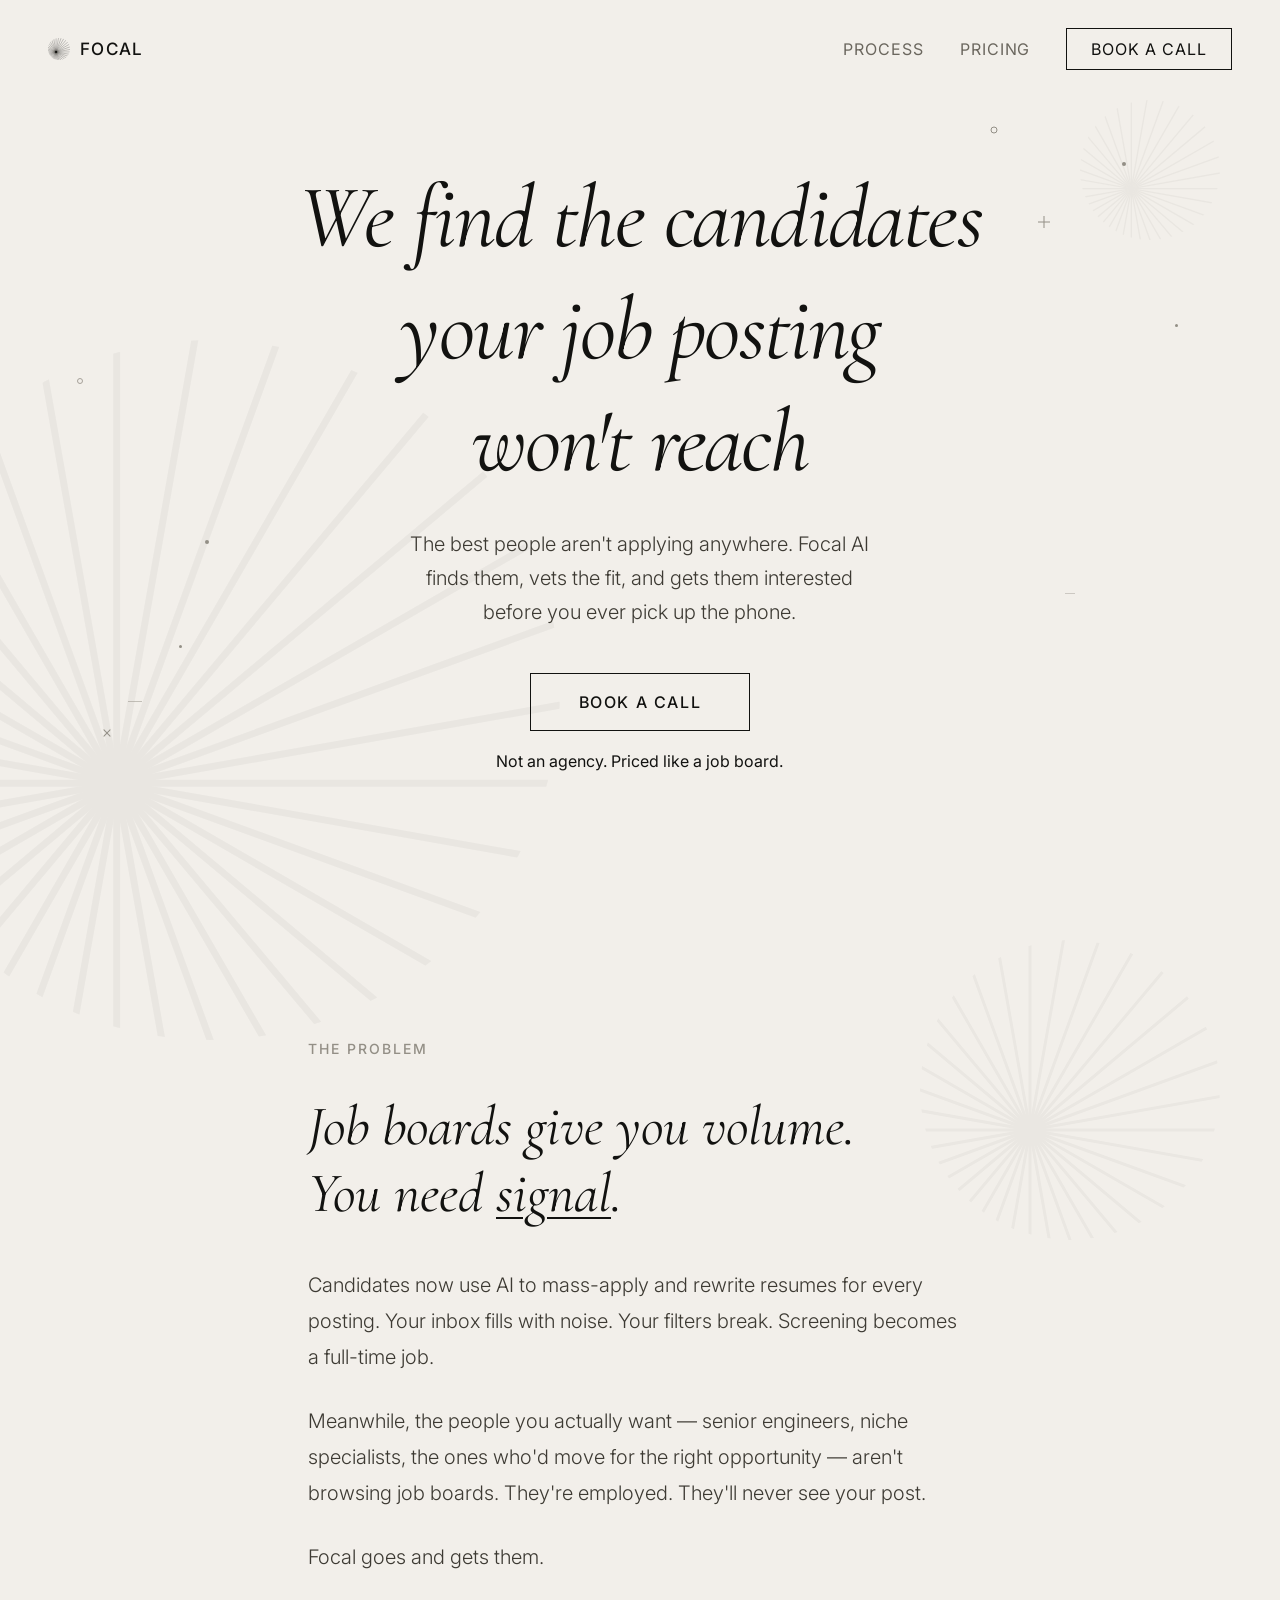
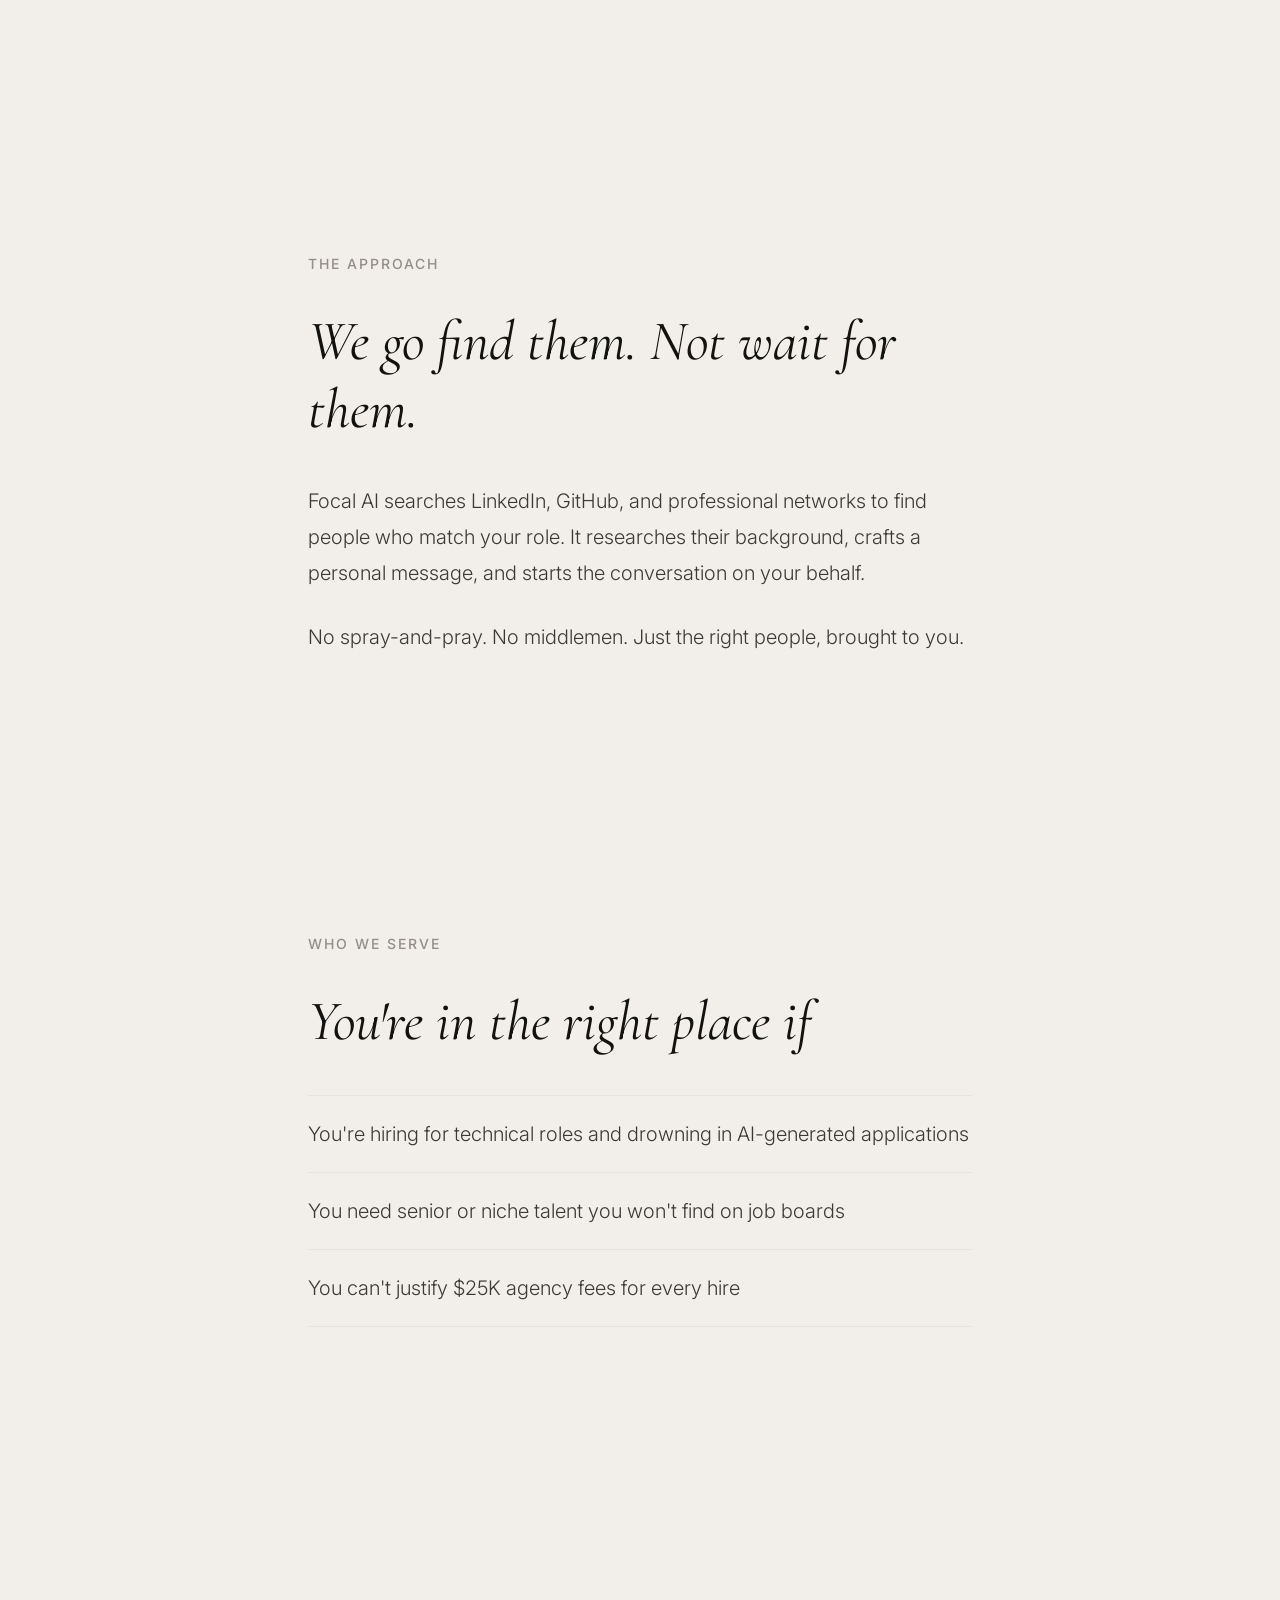
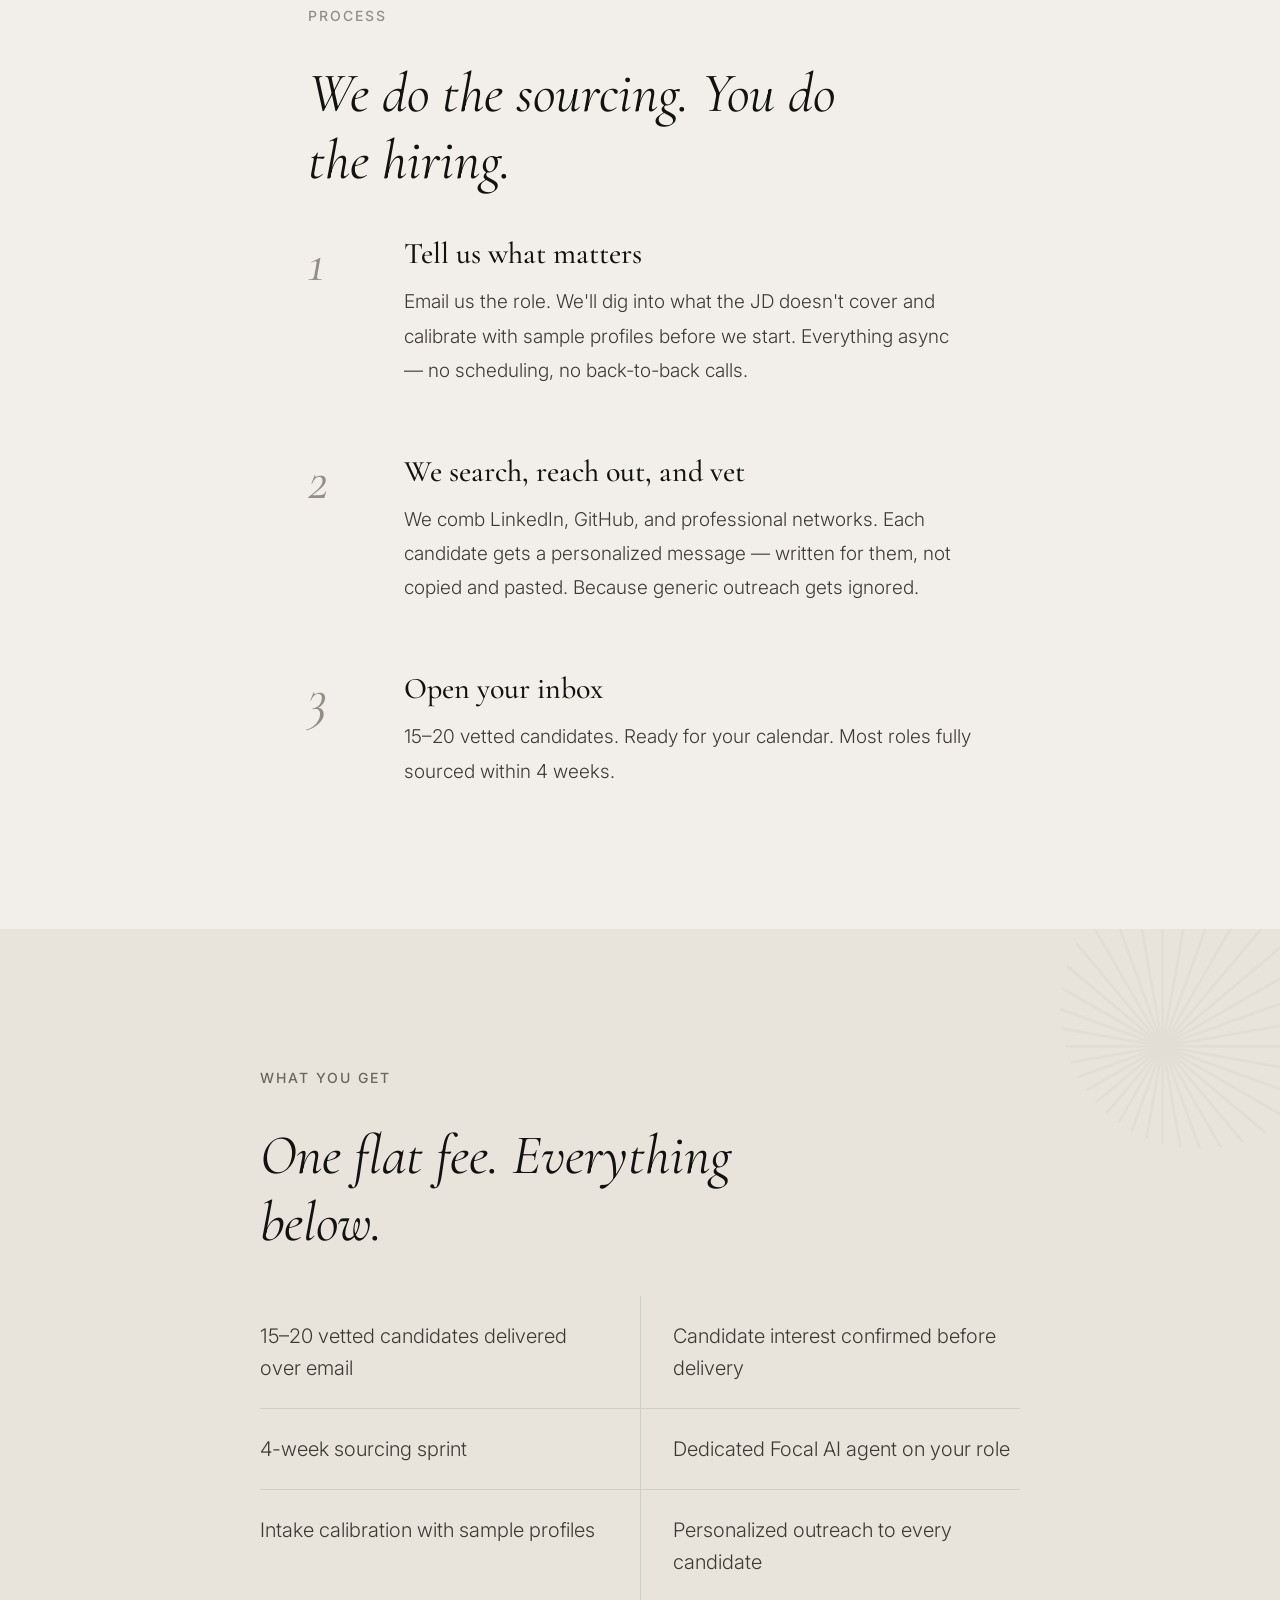
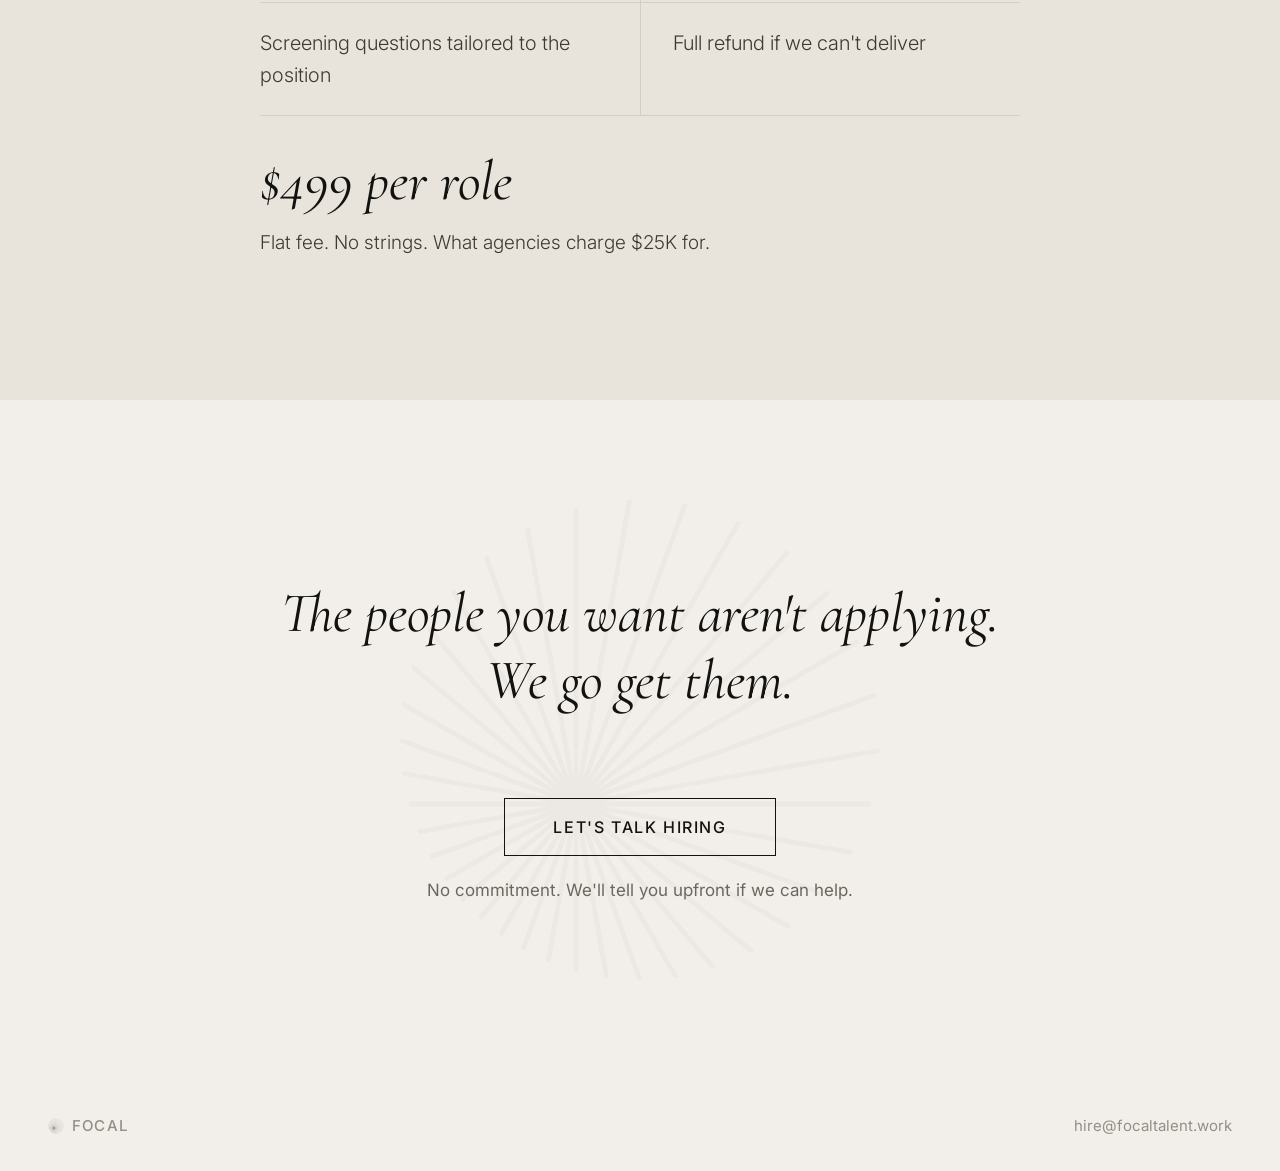
==== index.html @ 085a9288 "Rename landing.html to index.html" ====
<!DOCTYPE html>
<html lang="en">
<head>
  <meta charset="UTF-8">
  <meta name="viewport" content="width=device-width, initial-scale=1.0">
  <title>Focal — We find the candidates your job posting won't reach</title>
  <link rel="preconnect" href="https://fonts.googleapis.com">
  <link rel="preconnect" href="https://fonts.gstatic.com" crossorigin>
  <link href="https://fonts.googleapis.com/css2?family=Cormorant+Garamond:ital,wght@0,400;0,500;1,400;1,500;1,600&family=Inter:wght@300;400;500;700&display=swap" rel="stylesheet">
  <style>
    *, *::before, *::after { margin: 0; padding: 0; box-sizing: border-box; }

    :root {
      /* Colors — higher contrast */
      --bg: #F2EFEA;
      --bg-warm: #E8E4DC;
      --text: #121210;
      --text-mid: #3D3A33;
      --text-muted: #6B675E;
      --text-faint: #938F86;

      /* Fonts */
      --serif: 'Cormorant Garamond', 'Georgia', serif;
      --sans: 'Inter', -apple-system, sans-serif;

      /* Font sizes — bumped ~15-20% */
      --fs-hero: clamp(48px, 7vw, 96px);
      --fs-h2: clamp(36px, 4.5vw, 56px);
      --fs-h3: 30px;
      --fs-accent: 30px;
      --fs-body: 20px;
      --fs-body-sm: 19px;
      --fs-label: 14px;
      --fs-nav: 17px;
      --fs-nav-link: 16px;
      --fs-cta: 16px;
      --fs-note: 17px;
      --fs-footer: 15px;
      --fs-step-num: 56px;

      /* Spacing */
      --space-section: 140px;
      --space-page: 48px;

      /* Layout */
      --max-w-narrow: 760px;
      --max-w-wide: 1040px;

      /* Transitions */
      --transition-fast: 0.2s;
      --transition-med: 0.3s;

      /* Borders */
      --border-rule: 1px solid var(--bg-warm);
      --border-cta: 1px solid var(--text);
    }

    html { scroll-behavior: smooth; }

    body {
      font-family: var(--sans);
      background: var(--bg);
      color: var(--text);
      -webkit-font-smoothing: antialiased;
      overflow-x: hidden;
    }

    a { color: var(--text); text-decoration: none; }

    /* ---- Animations ---- */
    .animate-in {
      opacity: 0;
      transform: translateY(28px);
      transition: opacity 0.7s cubic-bezier(0.16, 1, 0.3, 1),
                  transform 0.7s cubic-bezier(0.16, 1, 0.3, 1);
    }
    .animate-in.visible {
      opacity: 1;
      transform: translateY(0);
    }
    .animate-in.delay-1 { transition-delay: 0.1s; }
    .animate-in.delay-2 { transition-delay: 0.2s; }
    .animate-in.delay-3 { transition-delay: 0.3s; }
    .animate-in.delay-4 { transition-delay: 0.4s; }

    /* ---- Burst motif ---- */
    .burst {
      pointer-events: none;
      position: absolute;
      border-radius: 50%;
      overflow: hidden;
    }

    /* ---- Nav ---- */
    .nav {
      position: fixed; top: 0; left: 0; right: 0; z-index: 100;
      display: flex; align-items: center; justify-content: space-between;
      padding: 28px var(--space-page);
      background: rgba(242, 239, 234, 0.9);
      backdrop-filter: blur(12px);
      -webkit-backdrop-filter: blur(12px);
    }

    .nav-logo {
      display: flex; align-items: center; gap: 10px;
    }

    .nav-logo span {
      font-family: var(--sans); font-size: var(--fs-nav); font-weight: 500;
      letter-spacing: 0.08em; text-transform: uppercase; color: var(--text);
    }

    .nav-links { display: flex; gap: 36px; align-items: center; }

    .nav-links a {
      font-size: var(--fs-nav-link); font-weight: 400; letter-spacing: 0.06em;
      text-transform: uppercase; color: var(--text-muted); transition: color var(--transition-fast);
    }
    .nav-links a:hover { color: var(--text); }

    .nav-cta {
      font-size: var(--fs-nav-link); font-weight: 500; letter-spacing: 0.06em;
      text-transform: uppercase; color: var(--text) !important;
      padding: 10px 24px; border: var(--border-cta);
      transition: background var(--transition-med), color var(--transition-med);
    }
    .nav-cta:hover { background: var(--text); color: var(--bg) !important; }

    /* ---- Hero ---- */
    .hero {
      min-height: 100vh;
      display: flex; flex-direction: column; justify-content: center; align-items: center;
      padding: 140px var(--space-page) 100px;
      position: relative;
    }

    .hero-headline {
      font-family: var(--serif); font-weight: 400; font-style: italic;
      font-size: var(--fs-hero); line-height: 1.1;
      text-align: center; color: var(--text); max-width: 960px; letter-spacing: -0.02em;
    }

    /* Text reveal: each line clips its child */
    .reveal-line {
      display: block; overflow: hidden;
      padding: 0.15em 0;
      margin: -0.15em 0;
    }
    .reveal-inner {
      display: block;
      transform: translateY(110%);
      animation: revealUp 0.9s cubic-bezier(0.16, 1, 0.3, 1) forwards;
    }
    .reveal-line:nth-child(1) .reveal-inner { animation-delay: 0.2s; }
    .reveal-line:nth-child(2) .reveal-inner { animation-delay: 0.45s; }
    .reveal-line:nth-child(3) .reveal-inner { animation-delay: 0.7s; }

    @keyframes revealUp {
      to { transform: translateY(0); }
    }

    .hero-sub {
      margin-top: 36px; font-size: var(--fs-body); font-weight: 300;
      color: var(--text-mid); text-align: center; max-width: 480px;
      margin-left: auto; margin-right: auto; line-height: 1.7;
      opacity: 0; transform: translateY(24px);
      animation: heroFadeIn 1s cubic-bezier(0.16, 1, 0.3, 1) 1.1s forwards;
    }

    .hero-cta-wrap {
      text-align: center;
      opacity: 0; transform: translateY(20px);
      animation: heroFadeIn 1s cubic-bezier(0.16, 1, 0.3, 1) 1.3s forwards;
    }

    @keyframes heroFadeIn {
      to { opacity: 1; transform: translateY(0); }
    }

    /* ---- Scattered glyphs ---- */
    .glyph {
      position: absolute; pointer-events: none;
      opacity: 0;
      animation: glyphIn 1.2s ease forwards;
    }
    .glyph svg { display: block; }

    /* Staggered delays — stars appearing */
    .glyph:nth-child(1) { animation-delay: 1.0s; }
    .glyph:nth-child(2) { animation-delay: 1.2s; }
    .glyph:nth-child(3) { animation-delay: 1.4s; }
    .glyph:nth-child(4) { animation-delay: 1.1s; }
    .glyph:nth-child(5) { animation-delay: 1.6s; }
    .glyph:nth-child(6) { animation-delay: 1.3s; }
    .glyph:nth-child(7) { animation-delay: 1.8s; }
    .glyph:nth-child(8) { animation-delay: 1.5s; }
    .glyph:nth-child(9) { animation-delay: 1.7s; }
    .glyph:nth-child(10) { animation-delay: 2.0s; }

    @keyframes glyphIn {
      to { opacity: 1; }
    }

    .cta-btn {
      margin-top: 44px; display: inline-block;
      font-size: var(--fs-cta); font-weight: 500; letter-spacing: 0.1em;
      text-transform: uppercase; color: var(--text);
      padding: 18px 48px; border: var(--border-cta);
      transition: background var(--transition-med), color var(--transition-med);
    }
    .cta-btn:hover { background: var(--text); color: var(--bg); }

    /* ---- Sections ---- */
    .section {
      padding: var(--space-section) var(--space-page); max-width: var(--max-w-narrow); margin: 0 auto;
      position: relative;
    }

    .section-wide {
      padding: var(--space-section) var(--space-page); max-width: var(--max-w-wide); margin: 0 auto;
      position: relative;
    }

    .section-label {
      font-size: var(--fs-label); font-weight: 500; letter-spacing: 0.14em;
      text-transform: uppercase; color: var(--text-faint); margin-bottom: 36px;
    }

    .section h2, .section-wide h2 {
      font-family: var(--serif); font-weight: 400; font-style: italic;
      font-size: var(--fs-h2); line-height: 1.2;
      color: var(--text); margin-bottom: 40px; max-width: 600px;
    }

    .section p, .section-wide p {
      font-size: var(--fs-body); font-weight: 300; line-height: 1.8; color: var(--text-mid);
    }
    .section p + p { margin-top: 1.4em; }

    .accent-line {
      font-family: var(--sans); font-weight: 700;
      font-size: clamp(32px, 4vw, 44px); color: var(--text); margin-top: 2em;
    }

    /* ---- Underline accent ---- */
    .underline-accent {
      text-decoration: underline;
      text-decoration-thickness: 2px;
      text-underline-offset: 6px;
      text-decoration-color: var(--text);
    }

    /* ---- Steps ---- */
    .steps { display: flex; flex-direction: column; gap: 64px; }

    .step { display: flex; gap: 40px; align-items: flex-start; }

    .step-num {
      font-family: var(--serif); font-style: italic; font-size: var(--fs-step-num);
      color: var(--text-faint); line-height: 1; flex-shrink: 0; width: 56px;
    }

    .step h3 {
      font-family: var(--serif); font-weight: 500; font-size: var(--fs-h3);
      color: var(--text); margin-bottom: 12px; line-height: 1.3;
    }

    .step p { font-size: var(--fs-body-sm); font-weight: 300; line-height: 1.8; color: var(--text-mid); }

    /* ---- Features ---- */
    .features { list-style: none; }

    .features li {
      padding: 22px 0; border-bottom: var(--border-rule);
      font-size: var(--fs-body); font-weight: 300; color: var(--text-mid); line-height: 1.6;
    }
    .features li:first-child { border-top: var(--border-rule); }

    /* ---- Included section ---- */
    .included-bg {
      background: var(--bg-warm);
      padding: var(--space-section) var(--space-page);
      position: relative; overflow: hidden;
    }
    .included-inner {
      max-width: var(--max-w-narrow); margin: 0 auto; position: relative; z-index: 1;
    }

    .included-grid {
      display: grid; grid-template-columns: 1fr 1fr; gap: 0;
      margin-top: 40px;
    }
    .included-grid li {
      padding: 24px 0; border-bottom: 1px solid rgba(18,18,16,0.1);
      font-size: var(--fs-body); font-weight: 300; color: var(--text-mid); line-height: 1.6;
      list-style: none;
    }
    .included-grid li:nth-child(odd) { padding-right: 32px; }
    .included-grid li:nth-child(even) { padding-left: 32px; border-left: 1px solid rgba(18,18,16,0.1); }

    .pricing-line {
      margin-top: 32px;
    }
    .pricing-line .price {
      font-family: var(--serif); font-style: italic;
      font-size: var(--fs-h2); color: var(--text); line-height: 1.2;
    }
    .pricing-line .price-detail {
      margin-top: 12px; font-size: var(--fs-body-sm); font-weight: 300;
      color: var(--text-mid); line-height: 1.7;
    }

    /* ---- Final CTA ---- */
    .final-cta {
      padding: 180px var(--space-page); text-align: center;
      position: relative; overflow: hidden;
    }

    .final-cta h2 {
      font-family: var(--serif); font-weight: 400; font-style: italic;
      font-size: var(--fs-h2); line-height: 1.2;
      color: var(--text); margin-bottom: 40px; position: relative; z-index: 1;
    }

    .final-cta .note {
      display: block; margin-top: 24px; font-size: var(--fs-note);
      color: var(--text-muted); position: relative; z-index: 1;
    }

    .final-cta .cta-btn { position: relative; z-index: 1; }

    /* ---- Footer ---- */
    footer {
      display: flex; align-items: center; justify-content: space-between;
      padding: 36px var(--space-page); font-size: var(--fs-footer); color: var(--text-faint);
    }

    footer a { color: var(--text-faint); }
    footer a:hover { color: var(--text-muted); }

    .footer-brand {
      display: flex; align-items: center; gap: 8px;
      font-weight: 500; letter-spacing: 0.08em; text-transform: uppercase;
    }

    /* ---- Responsive ---- */
    @media (max-width: 768px) {
      :root {
        --space-section: 100px;
        --space-page: 24px;
        --fs-step-num: 40px;
        --fs-h3: 26px;
      }
      .nav { padding: 20px var(--space-page); }
      .nav-links { gap: 20px; }
      .hero { padding: 120px var(--space-page) 80px; }
      .hero-headline { font-size: 42px; }
      .glyph { display: none; }
      .step { gap: 24px; }
      .step-num { width: 40px; }
      .included-grid { grid-template-columns: 1fr; }
      .included-grid li:nth-child(even) { padding-left: 0; border-left: none; }
      .included-grid li:nth-child(odd) { padding-right: 0; }
      .final-cta { padding: 120px var(--space-page); }
      .burst { display: none; }
    }

    @media (max-width: 480px) {
      .nav-links a:not(.nav-cta) { display: none; }
      .hero-headline { font-size: 36px; }
      .nav-cta { padding: 8px 18px; font-size: 14px; }
    }
  </style>
</head>
<body>

  <!-- Burst SVG template -->
  <svg xmlns="http://www.w3.org/2000/svg" style="display:none;">
    <defs>
      <g id="burst-shape">
        <g><g transform="translate(110,190)">
          <line x1="0" y1="0" x2="0" y2="-300" stroke-width="3" stroke-linecap="round" id="bl"/>
          <use href="#bl" transform="rotate(10)"/><use href="#bl" transform="rotate(20)"/><use href="#bl" transform="rotate(30)"/>
          <use href="#bl" transform="rotate(40)"/><use href="#bl" transform="rotate(50)"/><use href="#bl" transform="rotate(60)"/>
          <use href="#bl" transform="rotate(70)"/><use href="#bl" transform="rotate(80)"/><use href="#bl" transform="rotate(90)"/>
          <use href="#bl" transform="rotate(100)"/><use href="#bl" transform="rotate(110)"/><use href="#bl" transform="rotate(120)"/>
          <use href="#bl" transform="rotate(130)"/><use href="#bl" transform="rotate(140)"/><use href="#bl" transform="rotate(150)"/>
          <use href="#bl" transform="rotate(160)"/><use href="#bl" transform="rotate(170)"/><use href="#bl" transform="rotate(180)"/>
          <use href="#bl" transform="rotate(190)"/><use href="#bl" transform="rotate(200)"/><use href="#bl" transform="rotate(210)"/>
          <use href="#bl" transform="rotate(220)"/><use href="#bl" transform="rotate(230)"/><use href="#bl" transform="rotate(240)"/>
          <use href="#bl" transform="rotate(250)"/><use href="#bl" transform="rotate(260)"/><use href="#bl" transform="rotate(270)"/>
          <use href="#bl" transform="rotate(280)"/><use href="#bl" transform="rotate(290)"/><use href="#bl" transform="rotate(300)"/>
          <use href="#bl" transform="rotate(310)"/><use href="#bl" transform="rotate(320)"/><use href="#bl" transform="rotate(330)"/>
          <use href="#bl" transform="rotate(340)"/><use href="#bl" transform="rotate(350)"/>
        </g></g>
        <circle cx="110" cy="190" r="5"/>
      </g>
    </defs>
  </svg>

  <!-- Nav -->
  <nav class="nav">
    <a href="#" class="nav-logo">
      <svg width="22" height="22" viewBox="0 0 300 300" style="border-radius:50%;overflow:hidden;"><use href="#burst-shape" stroke="#121210" fill="#121210"/></svg>
      <span>Focal</span>
    </a>
    <div class="nav-links">
      <a href="#how">Process</a>
      <a href="#pricing">Pricing</a>
      <a href="#book" class="nav-cta">Book a call</a>
    </div>
  </nav>

  <!-- Hero -->
  <section class="hero">
    <svg class="burst" style="bottom:-140px;left:-140px;width:700px;height:700px;opacity:0.035;" viewBox="0 0 300 300"><use href="#burst-shape" stroke="#121210" fill="#121210"/></svg>
    <svg class="burst" style="top:100px;right:60px;width:140px;height:140px;opacity:0.06;" viewBox="0 0 300 300"><use href="#burst-shape" stroke="#6B675E" fill="#6B675E"/></svg>

    <!-- Scattered glyphs — top-right cluster -->
    <span class="glyph" style="top:18%;right:12%;opacity:0.12;">
      <svg width="4" height="4"><circle cx="2" cy="2" r="2" fill="#938F86"/></svg>
    </span>
    <span class="glyph" style="top:24%;right:18%;opacity:0.08;">
      <svg width="12" height="12"><line x1="6" y1="0" x2="6" y2="12" stroke="#938F86" stroke-width="1"/><line x1="0" y1="6" x2="12" y2="6" stroke="#938F86" stroke-width="1"/></svg>
    </span>
    <span class="glyph" style="top:14%;right:22%;opacity:0.10;">
      <svg width="8" height="8"><circle cx="4" cy="4" r="3" fill="none" stroke="#938F86" stroke-width="1"/></svg>
    </span>

    <!-- Scattered glyphs — bottom-left cluster -->
    <span class="glyph" style="bottom:22%;left:10%;opacity:0.10;">
      <svg width="14" height="1"><line x1="0" y1="0" x2="14" y2="0" stroke="#938F86" stroke-width="1"/></svg>
    </span>
    <span class="glyph" style="bottom:28%;left:14%;opacity:0.14;">
      <svg width="3" height="3"><circle cx="1.5" cy="1.5" r="1.5" fill="#938F86"/></svg>
    </span>
    <span class="glyph" style="bottom:18%;left:8%;opacity:0.09;">
      <svg width="10" height="10" style="transform:rotate(45deg);"><line x1="5" y1="0" x2="5" y2="10" stroke="#938F86" stroke-width="1"/><line x1="0" y1="5" x2="10" y2="5" stroke="#938F86" stroke-width="1"/></svg>
    </span>

    <!-- Scattered glyphs — mid-left + sparse -->
    <span class="glyph" style="top:42%;left:6%;opacity:0.11;">
      <svg width="6" height="6"><circle cx="3" cy="3" r="2.5" fill="none" stroke="#938F86" stroke-width="0.8"/></svg>
    </span>
    <span class="glyph" style="top:36%;right:8%;opacity:0.08;">
      <svg width="3" height="3"><circle cx="1.5" cy="1.5" r="1.5" fill="#938F86"/></svg>
    </span>
    <span class="glyph" style="bottom:34%;right:16%;opacity:0.10;">
      <svg width="10" height="1"><line x1="0" y1="0" x2="10" y2="0" stroke="#938F86" stroke-width="0.8"/></svg>
    </span>
    <span class="glyph" style="top:60%;left:16%;opacity:0.07;">
      <svg width="4" height="4"><circle cx="2" cy="2" r="2" fill="#938F86"/></svg>
    </span>

    <div style="position:relative;">
      <h1 class="hero-headline">
        <span class="reveal-line"><span class="reveal-inner">We find the candidates</span></span>
        <span class="reveal-line"><span class="reveal-inner">your job posting</span></span>
        <span class="reveal-line"><span class="reveal-inner">won't reach</span></span>
      </h1>
      <p class="hero-sub">The best people aren't applying anywhere. Focal AI finds them, vets the fit, and gets them interested before you ever pick up the phone.</p>
      <div class="hero-cta-wrap">
        <a href="#book" class="cta-btn">Book a call</a>
        <span class="note" style="display:block;margin-top:20px;">Not an agency. Priced like a job board.</span>
      </div>
    </div>
  </section>

  <!-- The Problem -->
  <div class="section">
    <svg class="burst" style="top:40px;right:-200px;width:300px;height:300px;opacity:0.03;" viewBox="0 0 300 300"><use href="#burst-shape" stroke="#121210" fill="#121210"/></svg>

    <div class="section-label animate-in">The problem</div>
    <h2 class="animate-in delay-1">Job boards give you volume. You need <span class="underline-accent">signal</span>.</h2>
    <p class="animate-in delay-2">Candidates now use AI to mass-apply and rewrite resumes for every posting. Your inbox fills with noise. Your filters break. Screening becomes a full-time job.</p>
    <p class="animate-in delay-3">Meanwhile, the people you actually want &mdash; senior engineers, niche specialists, the ones who'd move for the right opportunity &mdash; aren't browsing job boards. They're employed. They'll never see your post.</p>
    <p class="accent-line animate-in delay-4">Focal goes and gets them.</p>
  </div>

  <!-- The Solution -->
  <div class="section">
    <div class="section-label animate-in">The approach</div>
    <h2 class="animate-in delay-1">We go find them. Not wait for them.</h2>
    <p class="animate-in delay-2">Focal AI searches LinkedIn, GitHub, and professional networks to find people who match your role. It researches their background, crafts a personal message, and starts the conversation on your behalf.</p>
    <p class="animate-in delay-3">No spray-and-pray. No middlemen. Just the right people, brought to you.</p>
  </div>

  <!-- Built For -->
  <div class="section">
    <div class="section-label animate-in">Who we serve</div>
    <h2 class="animate-in delay-1">You're in the right place if</h2>
    <ul class="features">
      <li class="animate-in delay-1">You're hiring for technical roles and drowning in AI-generated applications</li>
      <li class="animate-in delay-2">You need senior or niche talent you won't find on job boards</li>
      <li class="animate-in delay-3">You can't justify $25K agency fees for every hire</li>
    </ul>
  </div>

  <!-- How It Works -->
  <div class="section" id="how">
    <div class="section-label animate-in">Process</div>
    <h2 class="animate-in delay-1">We do the sourcing. You do the hiring.</h2>
    <div class="steps">
      <div class="step animate-in">
        <div class="step-num">1</div>
        <div>
          <h3>Tell us what matters</h3>
          <p>Email us the role. We'll dig into what the JD doesn't cover and calibrate with sample profiles before we start. Everything async &mdash; no scheduling, no back-to-back calls.</p>
        </div>
      </div>
      <div class="step animate-in">
        <div class="step-num">2</div>
        <div>
          <h3>We search, reach out, and vet</h3>
          <p>We comb LinkedIn, GitHub, and professional networks. Each candidate gets a personalized message &mdash; written for them, not copied and pasted. Because generic outreach gets ignored.</p>
        </div>
      </div>
      <div class="step animate-in">
        <div class="step-num">3</div>
        <div>
          <h3>Open your inbox</h3>
          <p>15&ndash;20 vetted candidates. Ready for your calendar. Most roles fully sourced within 4 weeks.</p>
        </div>
      </div>
    </div>
  </div>

  <!-- What's Included -->
  <div class="included-bg" id="pricing">
    <svg class="burst" style="top:-60px;right:-60px;width:280px;height:280px;opacity:0.04;" viewBox="0 0 300 300"><use href="#burst-shape" stroke="#6B675E" fill="#6B675E"/></svg>

    <div class="included-inner">
      <div class="section-label animate-in" style="color:var(--text-muted);">What you get</div>
      <h2 class="animate-in delay-1" style="font-family:var(--serif);font-weight:400;font-style:italic;font-size:var(--fs-h2);line-height:1.2;color:var(--text);margin-bottom:40px;max-width:600px;">One flat fee. Everything below.</h2>
      <ul class="included-grid">
        <li class="animate-in delay-1">15&ndash;20 vetted candidates delivered over email</li>
        <li class="animate-in delay-2">Candidate interest confirmed before delivery</li>
        <li class="animate-in delay-1">4-week sourcing sprint</li>
        <li class="animate-in delay-2">Dedicated Focal AI agent on your role</li>
        <li class="animate-in delay-3">Intake calibration with sample profiles</li>
        <li class="animate-in delay-4">Personalized outreach to every candidate</li>
        <li class="animate-in delay-3">Screening questions tailored to the position</li>
        <li class="animate-in delay-4">Full refund if we can't deliver</li>
      </ul>
      <div class="pricing-line animate-in">
        <div class="price">$499 per role</div>
        <div class="price-detail">Flat fee. No strings. What agencies charge $25K for.</div>
      </div>
    </div>
  </div>

  <!-- Final CTA -->
  <div class="final-cta" id="book">
    <svg class="burst" style="top:50%;left:50%;width:480px;height:480px;opacity:0.025;transform:translate(-50%,-50%);" viewBox="0 0 300 300"><use href="#burst-shape" stroke="#121210" fill="#121210"/></svg>

    <h2 class="animate-in">The people you want aren't applying.<br>We go get them.</h2>
    <div class="animate-in delay-2">
      <a href="#book" class="cta-btn">Let's talk hiring</a>
      <span class="note">No commitment. We'll tell you upfront if we can help.</span>
    </div>
  </div>

  <!-- Footer -->
  <footer>
    <a href="#" class="footer-brand">
      <svg width="16" height="16" viewBox="0 0 300 300" style="border-radius:50%;overflow:hidden;"><use href="#burst-shape" stroke="#938F86" fill="#938F86"/></svg>
      Focal
    </a>
    <a href="mailto:hire@focaltalent.work">hire@focaltalent.work</a>
  </footer>

  <!-- Scroll animations -->
  <script>
    document.addEventListener('DOMContentLoaded', function () {
      var targets = document.querySelectorAll('.animate-in');
      if (!('IntersectionObserver' in window)) {
        targets.forEach(function (el) { el.classList.add('visible'); });
        return;
      }
      var observer = new IntersectionObserver(function (entries) {
        entries.forEach(function (entry) {
          if (entry.isIntersecting) {
            entry.target.classList.add('visible');
            observer.unobserve(entry.target);
          }
        });
      }, { threshold: 0.15, rootMargin: '0px 0px -40px 0px' });
      targets.forEach(function (el) { observer.observe(el); });
    });
  </script>

</body>
</html>
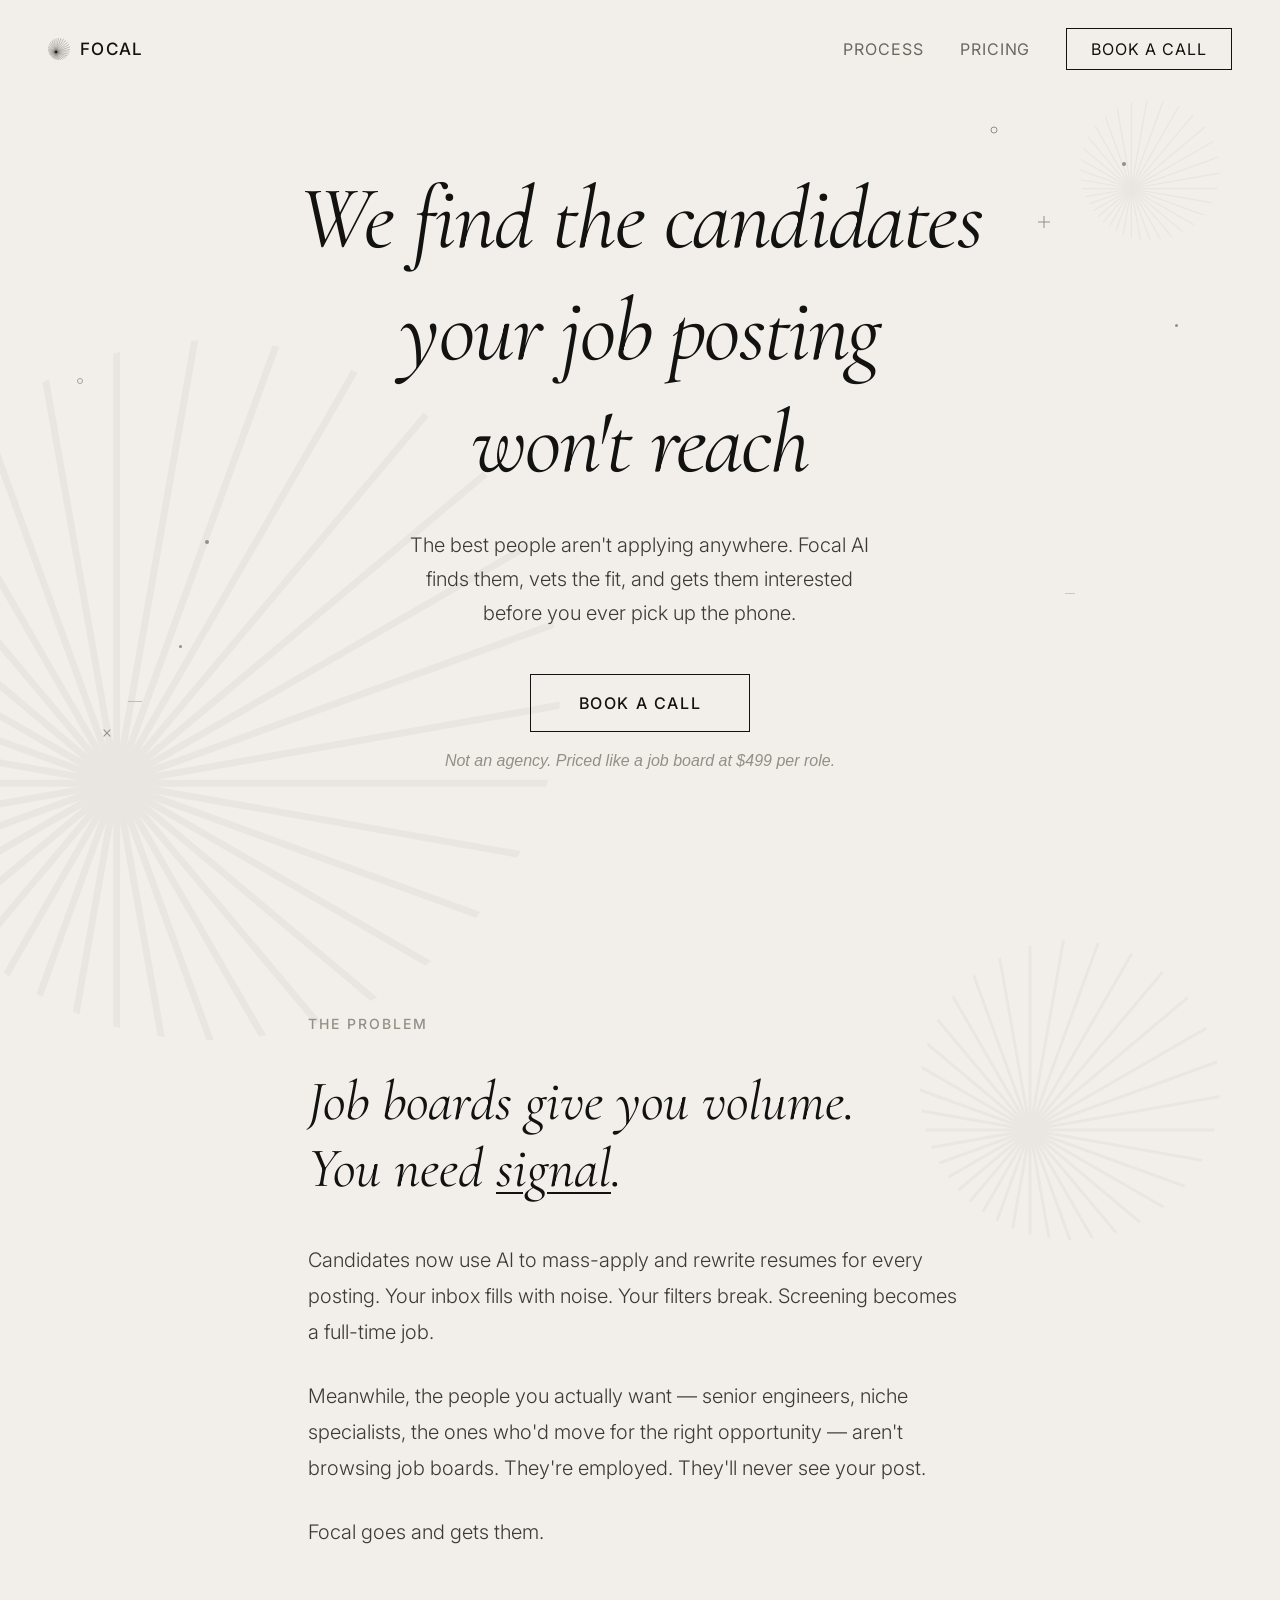
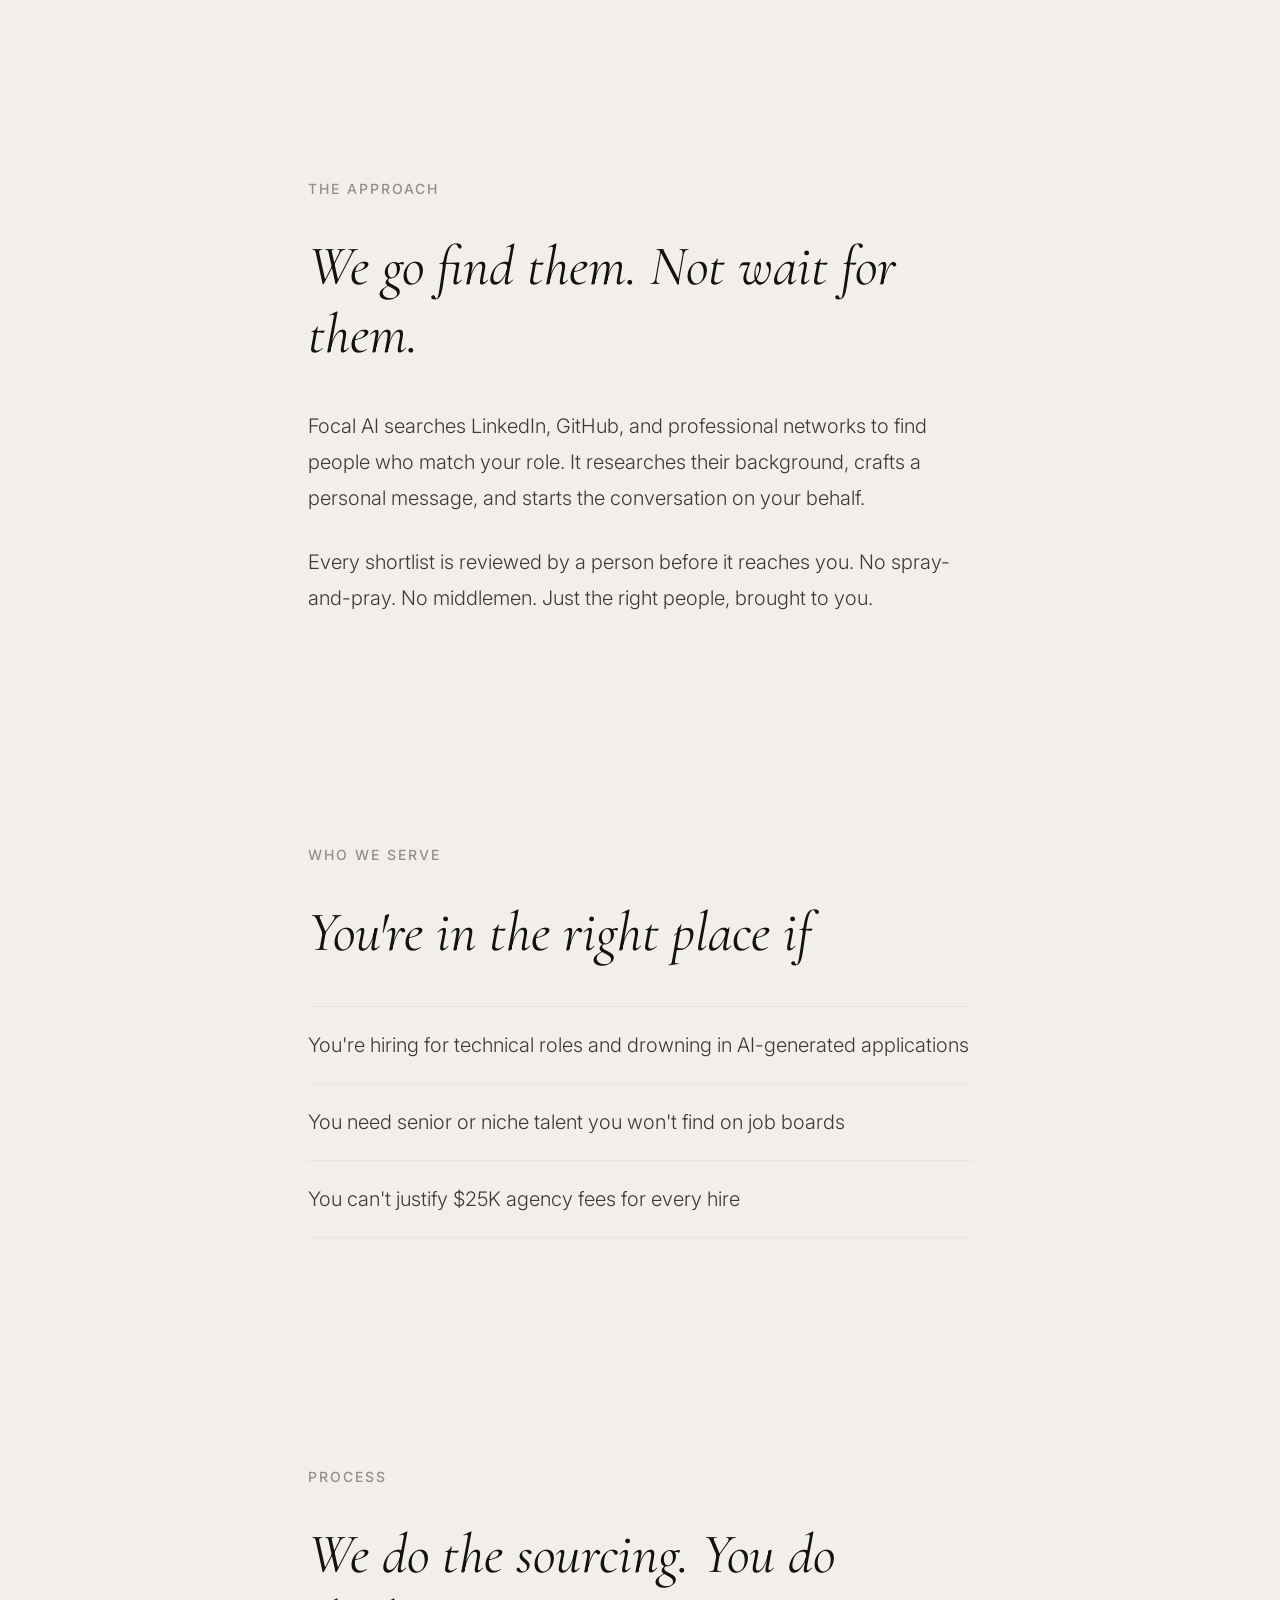
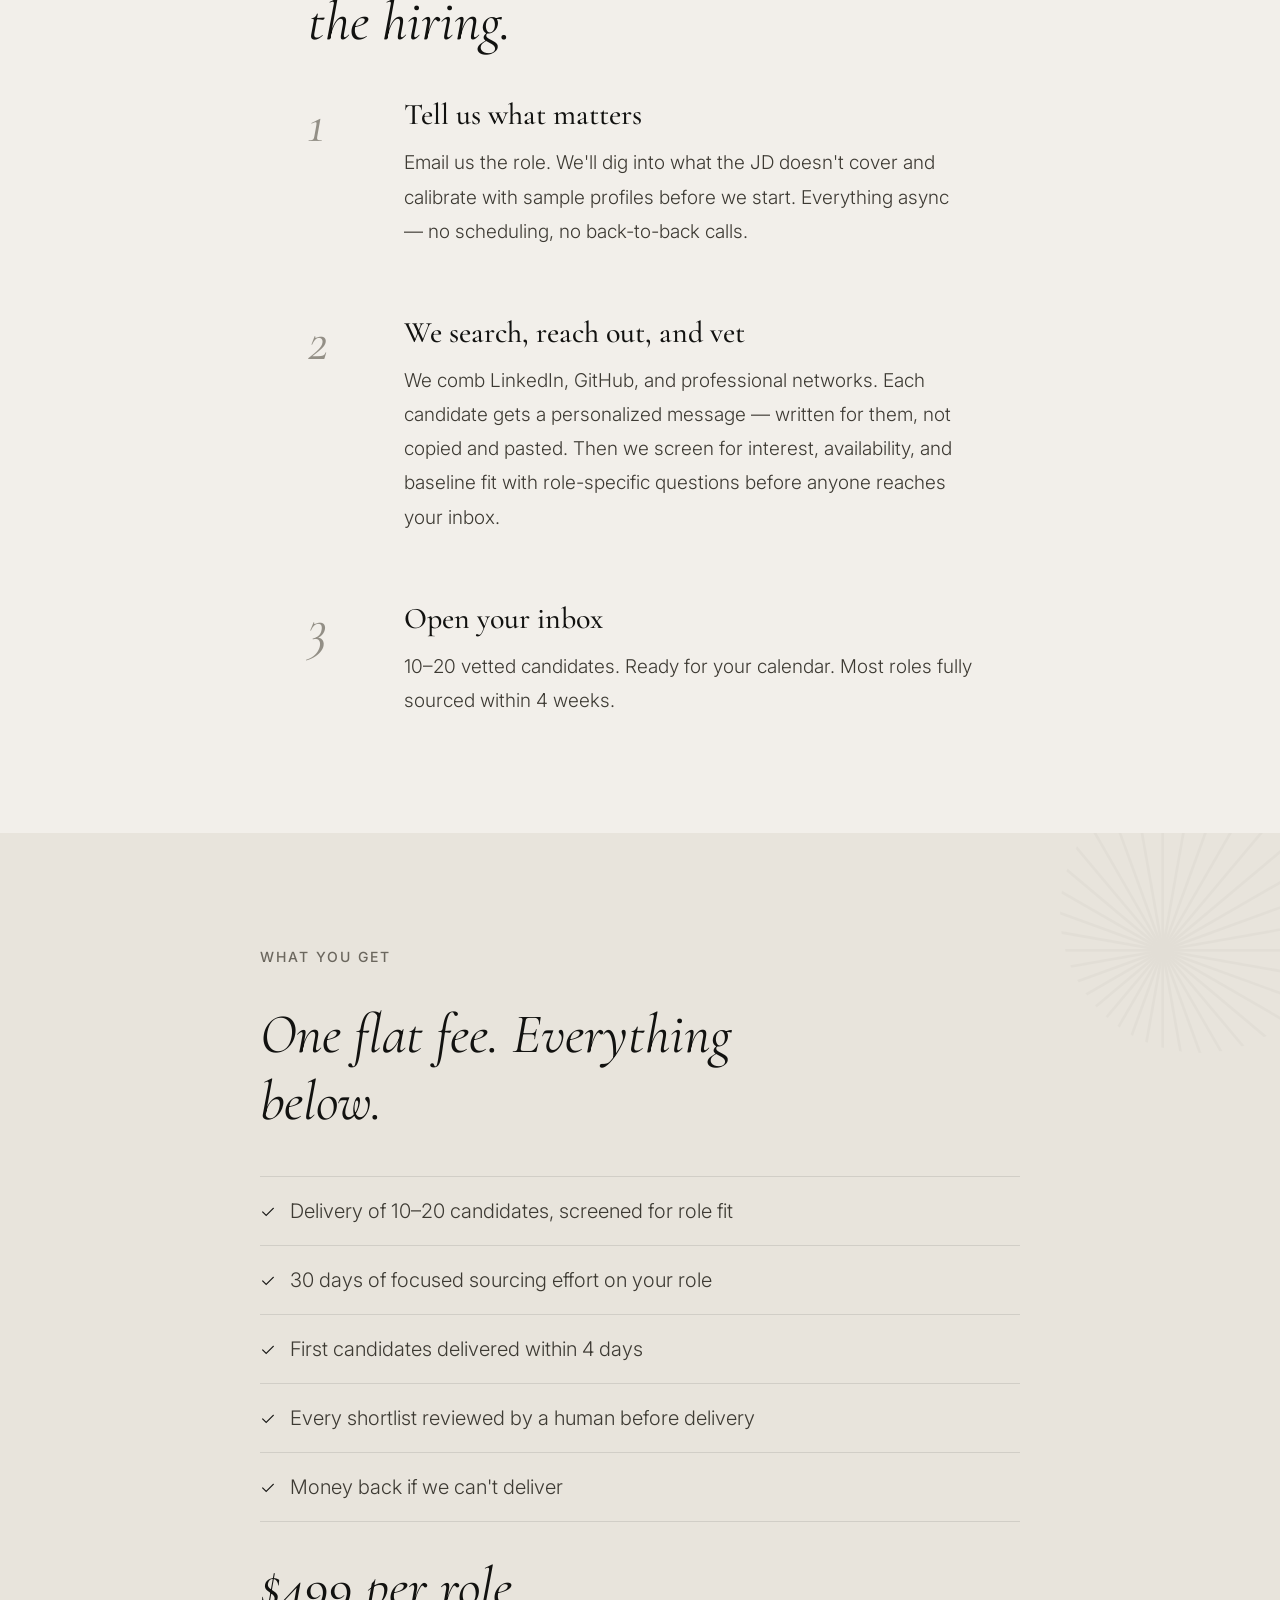
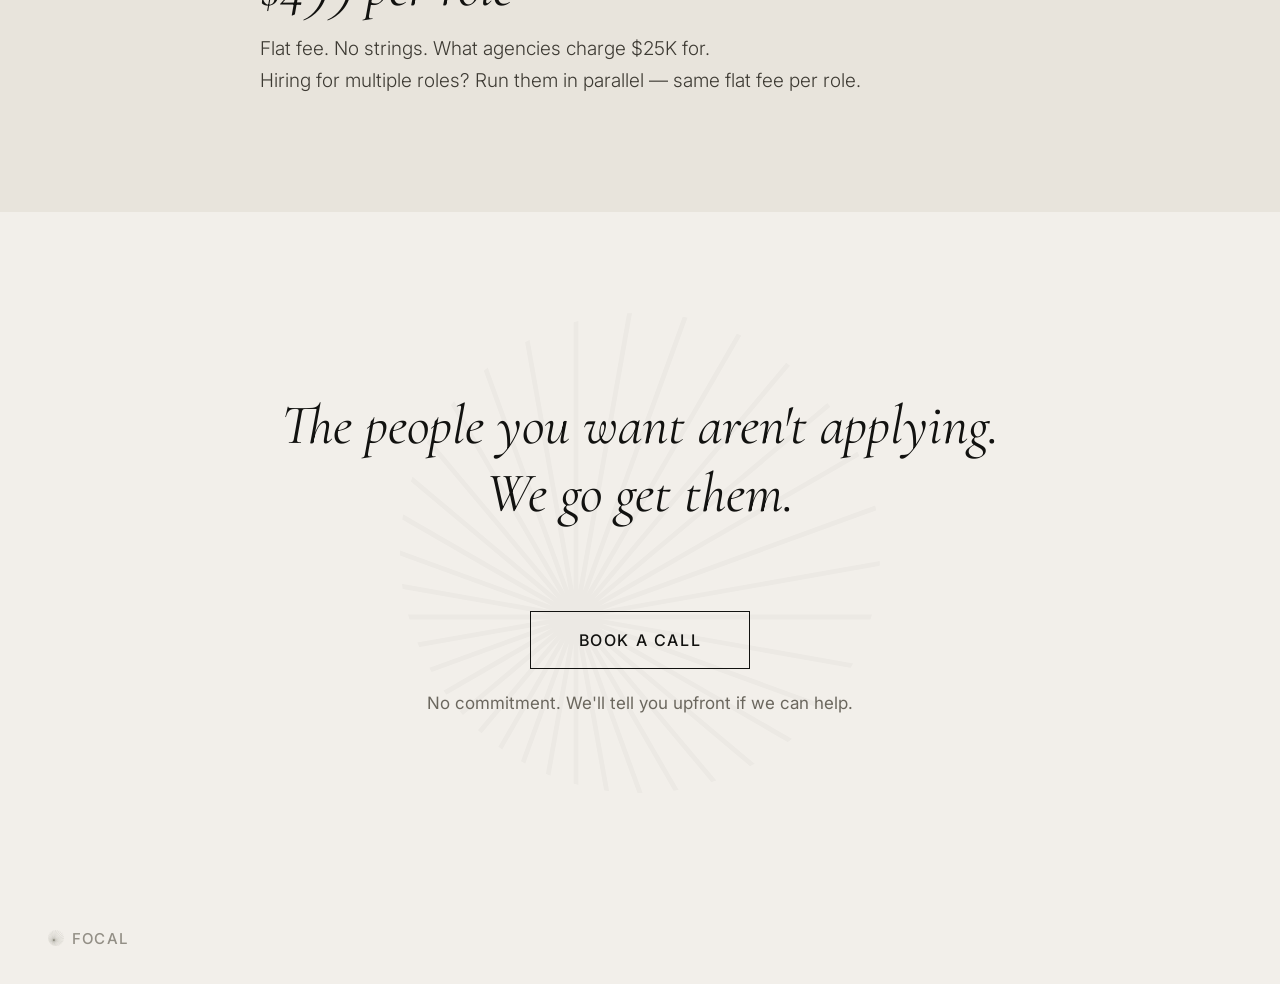
==== commit d94d4da2: "Refactor styles and update content in index.html Updated spacing and layout styles, changed list str" ====
--- a/index.html
+++ b/index.html
@@ -39,7 +39,7 @@
       --fs-step-num: 56px;
 
       /* Spacing */
-      --space-section: 140px;
+      --space-section: 115px;
       --space-page: 48px;
 
       /* Layout */
@@ -286,17 +286,18 @@
       max-width: var(--max-w-narrow); margin: 0 auto; position: relative; z-index: 1;
     }
 
-    .included-grid {
-      display: grid; grid-template-columns: 1fr 1fr; gap: 0;
-      margin-top: 40px;
-    }
-    .included-grid li {
-      padding: 24px 0; border-bottom: 1px solid rgba(18,18,16,0.1);
+    .included-list {
+      margin-top: 40px; list-style: none;
+    }
+    .included-list li {
+      padding: 18px 0; border-bottom: 1px solid rgba(18,18,16,0.1);
       font-size: var(--fs-body); font-weight: 300; color: var(--text-mid); line-height: 1.6;
-      list-style: none;
-    }
-    .included-grid li:nth-child(odd) { padding-right: 32px; }
-    .included-grid li:nth-child(even) { padding-left: 32px; border-left: 1px solid rgba(18,18,16,0.1); }
+      display: flex; align-items: baseline; gap: 14px;
+    }
+    .included-list li:first-child { border-top: 1px solid rgba(18,18,16,0.1); }
+    .included-list li::before {
+      content: "\2713"; font-size: 18px; color: var(--text); flex-shrink: 0;
+    }
 
     .pricing-line {
       margin-top: 32px;
@@ -358,9 +359,6 @@
       .glyph { display: none; }
       .step { gap: 24px; }
       .step-num { width: 40px; }
-      .included-grid { grid-template-columns: 1fr; }
-      .included-grid li:nth-child(even) { padding-left: 0; border-left: none; }
-      .included-grid li:nth-child(odd) { padding-right: 0; }
       .final-cta { padding: 120px var(--space-page); }
       .burst { display: none; }
     }
@@ -407,7 +405,7 @@
     <div class="nav-links">
       <a href="#how">Process</a>
       <a href="#pricing">Pricing</a>
-      <a href="#book" class="nav-cta">Book a call</a>
+      <a href="https://calendar.app.google/MP5biH2wiGyZADMc9" target="_blank" class="nav-cta">Book a call</a>
     </div>
   </nav>
 
@@ -460,8 +458,8 @@
       </h1>
       <p class="hero-sub">The best people aren't applying anywhere. Focal AI finds them, vets the fit, and gets them interested before you ever pick up the phone.</p>
       <div class="hero-cta-wrap">
-        <a href="#book" class="cta-btn">Book a call</a>
-        <span class="note" style="display:block;margin-top:20px;">Not an agency. Priced like a job board.</span>
+        <a href="https://calendar.app.google/MP5biH2wiGyZADMc9" target="_blank" class="cta-btn">Book a call</a>
+        <span class="note" style="display:block;margin-top:20px;font-style:italic;color:var(--text-faint);">Not an agency. Priced like a job board at $499 per role.</span>
       </div>
     </div>
   </section>
@@ -482,7 +480,7 @@
     <div class="section-label animate-in">The approach</div>
     <h2 class="animate-in delay-1">We go find them. Not wait for them.</h2>
     <p class="animate-in delay-2">Focal AI searches LinkedIn, GitHub, and professional networks to find people who match your role. It researches their background, crafts a personal message, and starts the conversation on your behalf.</p>
-    <p class="animate-in delay-3">No spray-and-pray. No middlemen. Just the right people, brought to you.</p>
+    <p class="animate-in delay-3">Every shortlist is reviewed by a person before it reaches you. No spray-and-pray. No middlemen. Just the right people, brought to you.</p>
   </div>
 
   <!-- Built For -->
@@ -512,14 +510,14 @@
         <div class="step-num">2</div>
         <div>
           <h3>We search, reach out, and vet</h3>
-          <p>We comb LinkedIn, GitHub, and professional networks. Each candidate gets a personalized message &mdash; written for them, not copied and pasted. Because generic outreach gets ignored.</p>
+          <p>We comb LinkedIn, GitHub, and professional networks. Each candidate gets a personalized message &mdash; written for them, not copied and pasted. Then we screen for interest, availability, and baseline fit with role-specific questions before anyone reaches your inbox.</p>
         </div>
       </div>
       <div class="step animate-in">
         <div class="step-num">3</div>
         <div>
           <h3>Open your inbox</h3>
-          <p>15&ndash;20 vetted candidates. Ready for your calendar. Most roles fully sourced within 4 weeks.</p>
+          <p>10&ndash;20 vetted candidates. Ready for your calendar. Most roles fully sourced within 4 weeks.</p>
         </div>
       </div>
     </div>
@@ -532,19 +530,16 @@
     <div class="included-inner">
       <div class="section-label animate-in" style="color:var(--text-muted);">What you get</div>
       <h2 class="animate-in delay-1" style="font-family:var(--serif);font-weight:400;font-style:italic;font-size:var(--fs-h2);line-height:1.2;color:var(--text);margin-bottom:40px;max-width:600px;">One flat fee. Everything below.</h2>
-      <ul class="included-grid">
-        <li class="animate-in delay-1">15&ndash;20 vetted candidates delivered over email</li>
-        <li class="animate-in delay-2">Candidate interest confirmed before delivery</li>
-        <li class="animate-in delay-1">4-week sourcing sprint</li>
-        <li class="animate-in delay-2">Dedicated Focal AI agent on your role</li>
-        <li class="animate-in delay-3">Intake calibration with sample profiles</li>
-        <li class="animate-in delay-4">Personalized outreach to every candidate</li>
-        <li class="animate-in delay-3">Screening questions tailored to the position</li>
-        <li class="animate-in delay-4">Full refund if we can't deliver</li>
+      <ul class="included-list">
+        <li class="animate-in delay-1">Delivery of 10&ndash;20 candidates, screened for role fit</li>
+        <li class="animate-in delay-2">30 days of focused sourcing effort on your role</li>
+        <li class="animate-in delay-3">First candidates delivered within 4 days</li>
+        <li class="animate-in delay-4">Every shortlist reviewed by a human before delivery</li>
+        <li class="animate-in delay-4">Money back if we can't deliver</li>
       </ul>
       <div class="pricing-line animate-in">
         <div class="price">$499 per role</div>
-        <div class="price-detail">Flat fee. No strings. What agencies charge $25K for.</div>
+        <div class="price-detail">Flat fee. No strings. What agencies charge $25K for.<br>Hiring for multiple roles? Run them in parallel &mdash; same flat fee per role.</div>
       </div>
     </div>
   </div>
@@ -555,7 +550,7 @@
 
     <h2 class="animate-in">The people you want aren't applying.<br>We go get them.</h2>
     <div class="animate-in delay-2">
-      <a href="#book" class="cta-btn">Let's talk hiring</a>
+      <a href="https://calendar.app.google/MP5biH2wiGyZADMc9" target="_blank" class="cta-btn">Book a call</a>
       <span class="note">No commitment. We'll tell you upfront if we can help.</span>
     </div>
   </div>
@@ -566,7 +561,6 @@
       <svg width="16" height="16" viewBox="0 0 300 300" style="border-radius:50%;overflow:hidden;"><use href="#burst-shape" stroke="#938F86" fill="#938F86"/></svg>
       Focal
     </a>
-    <a href="mailto:hire@focaltalent.work">hire@focaltalent.work</a>
   </footer>
 
   <!-- Scroll animations -->
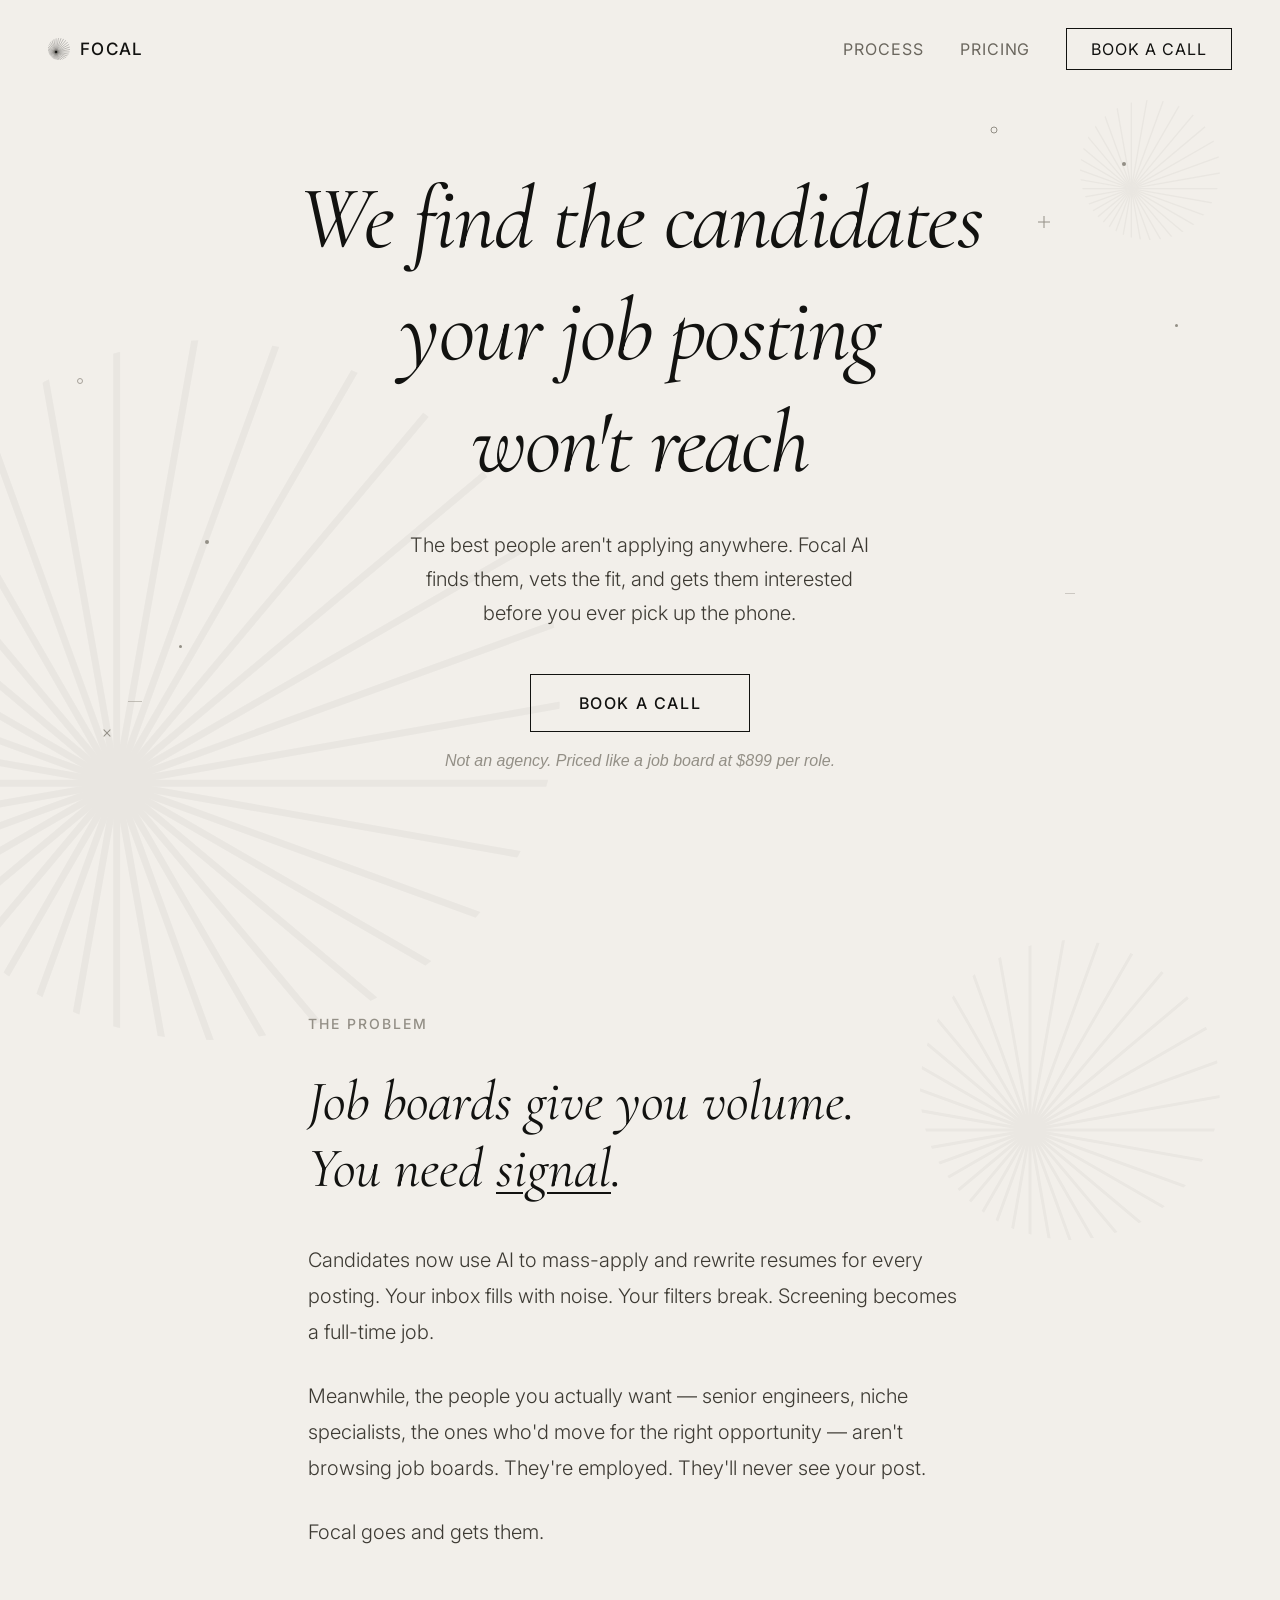
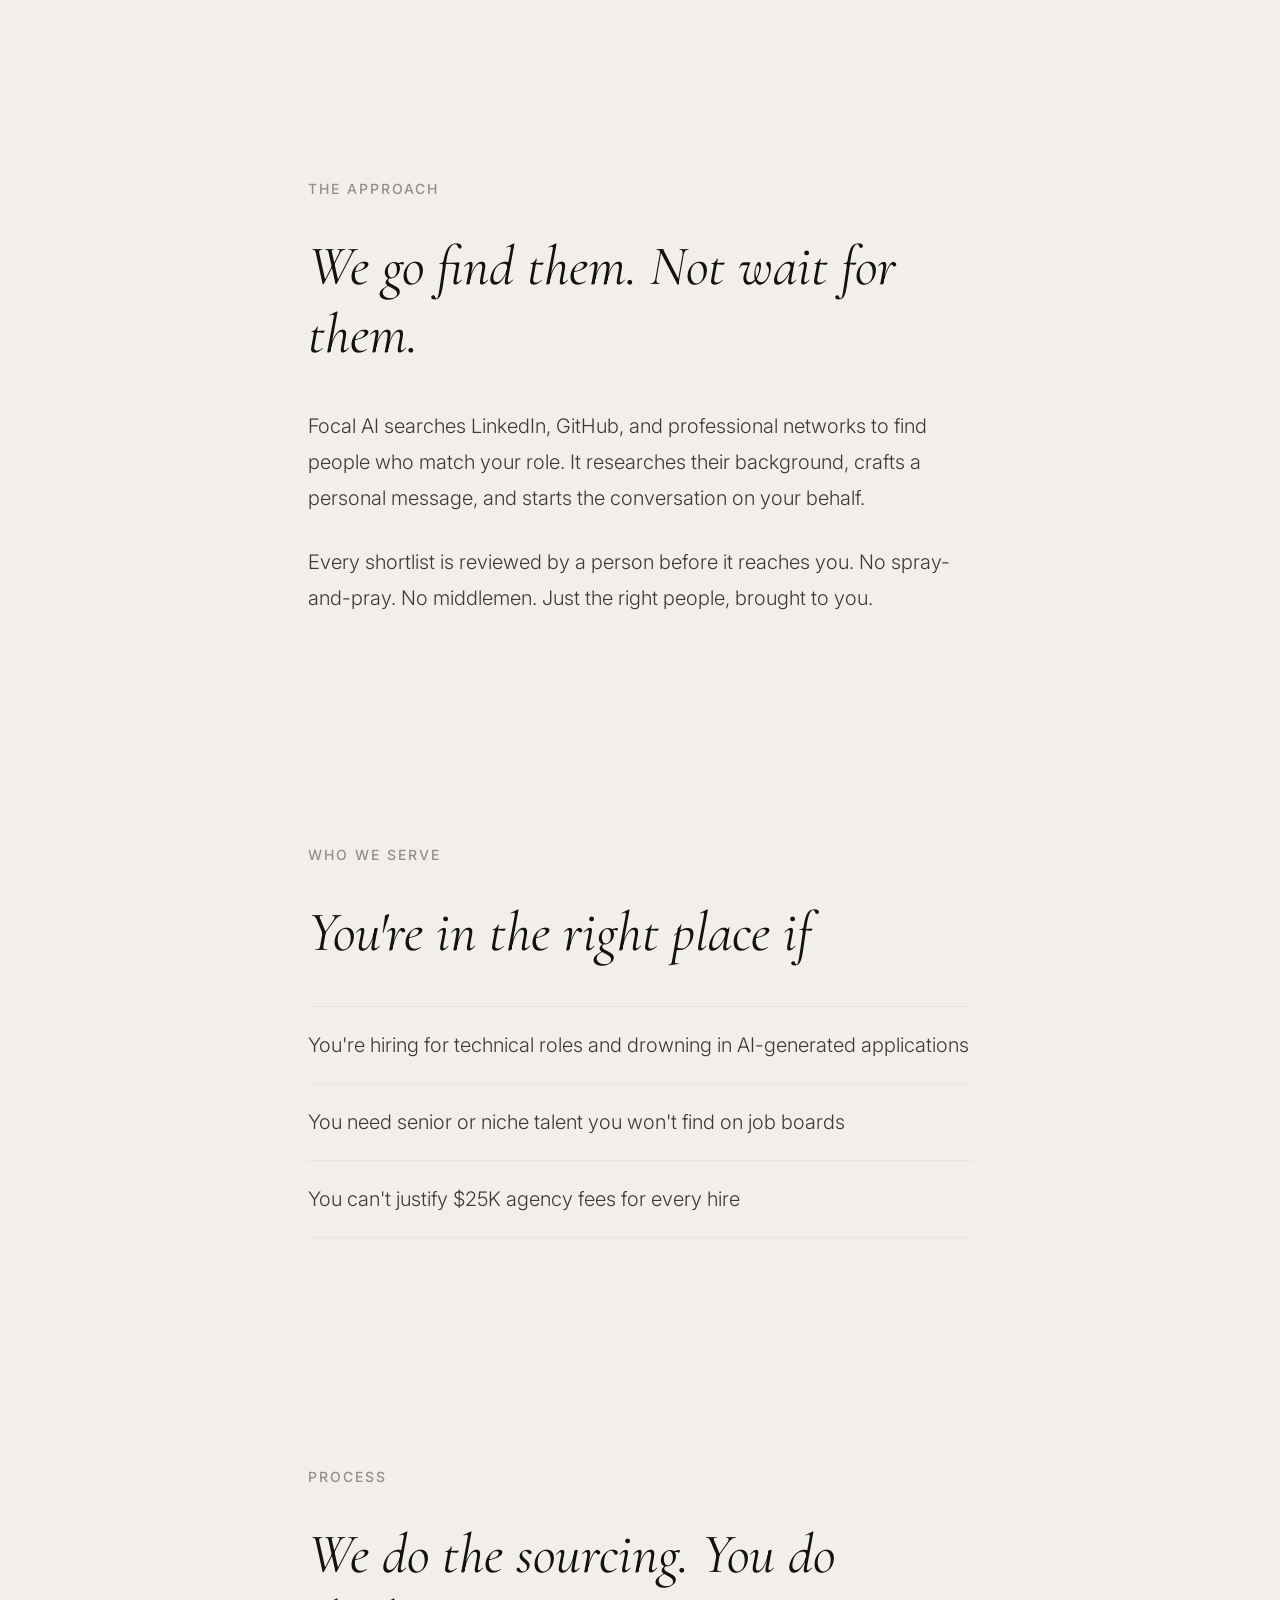
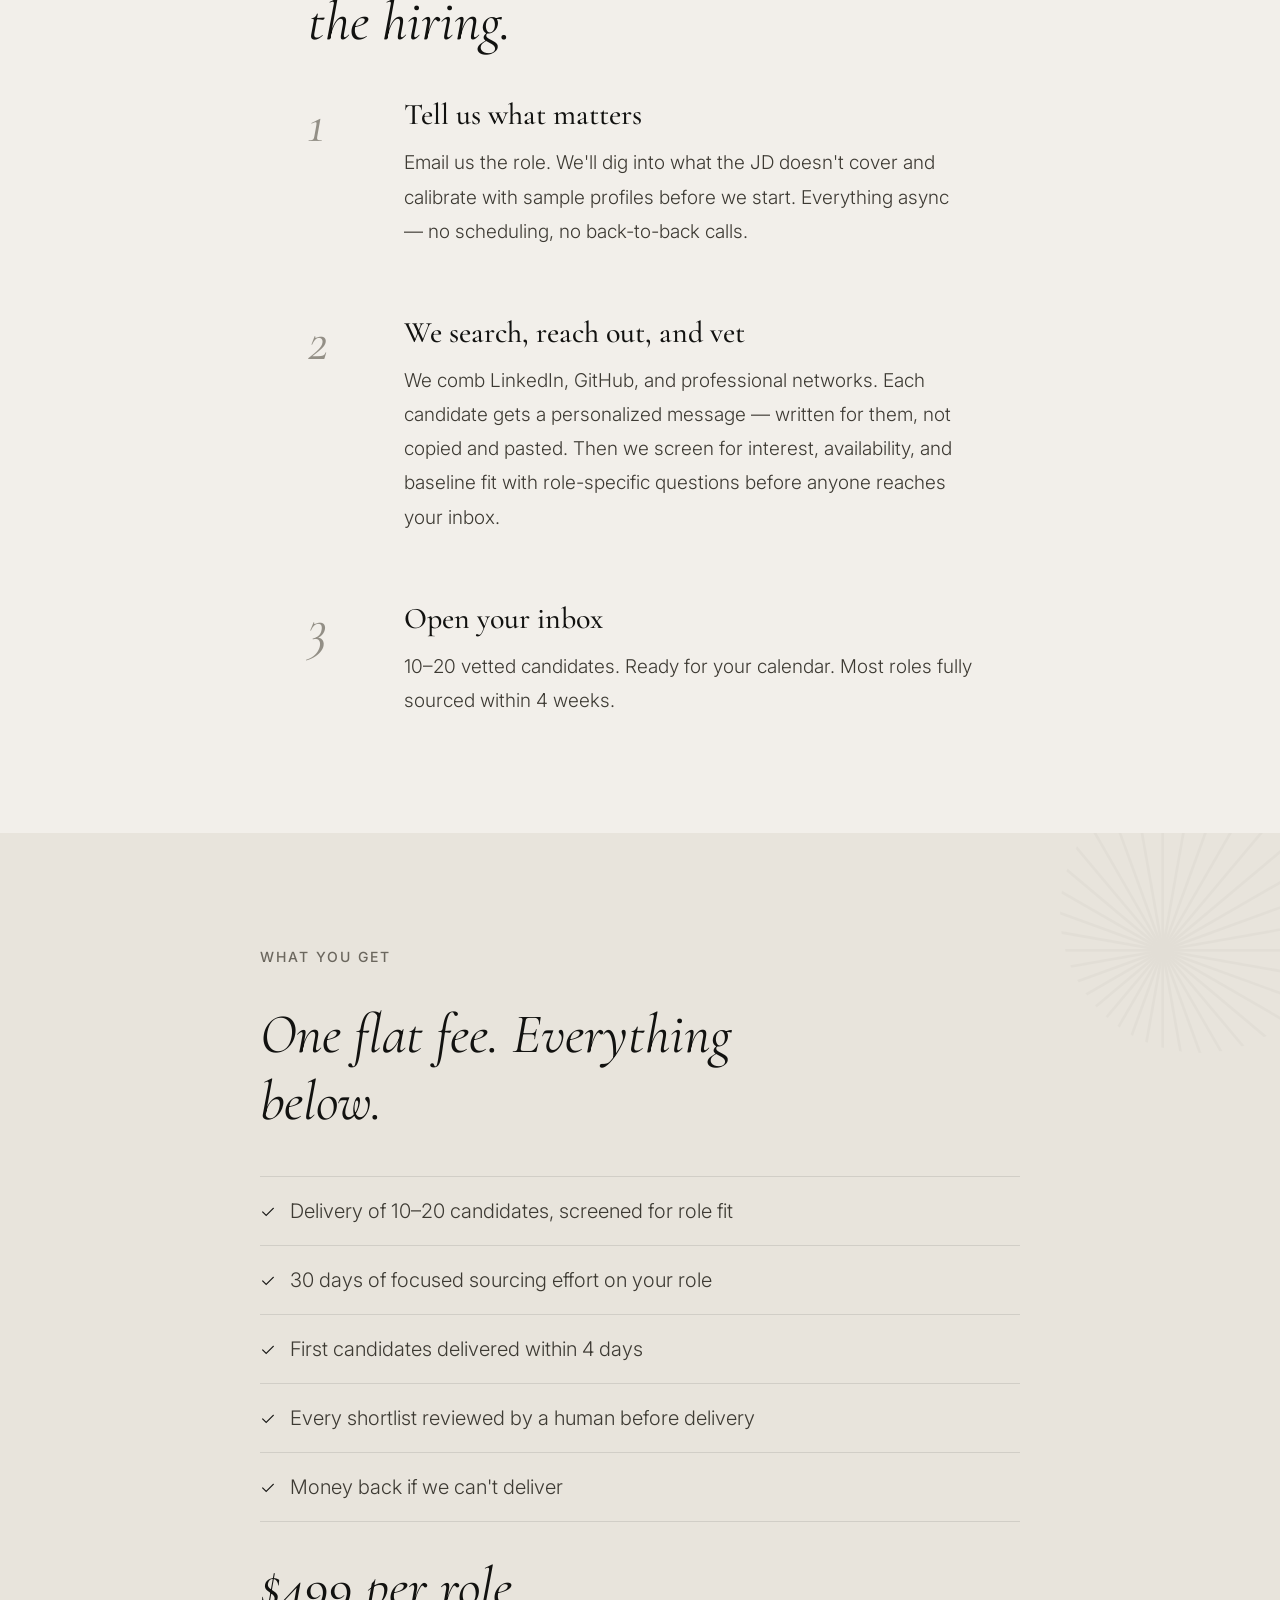
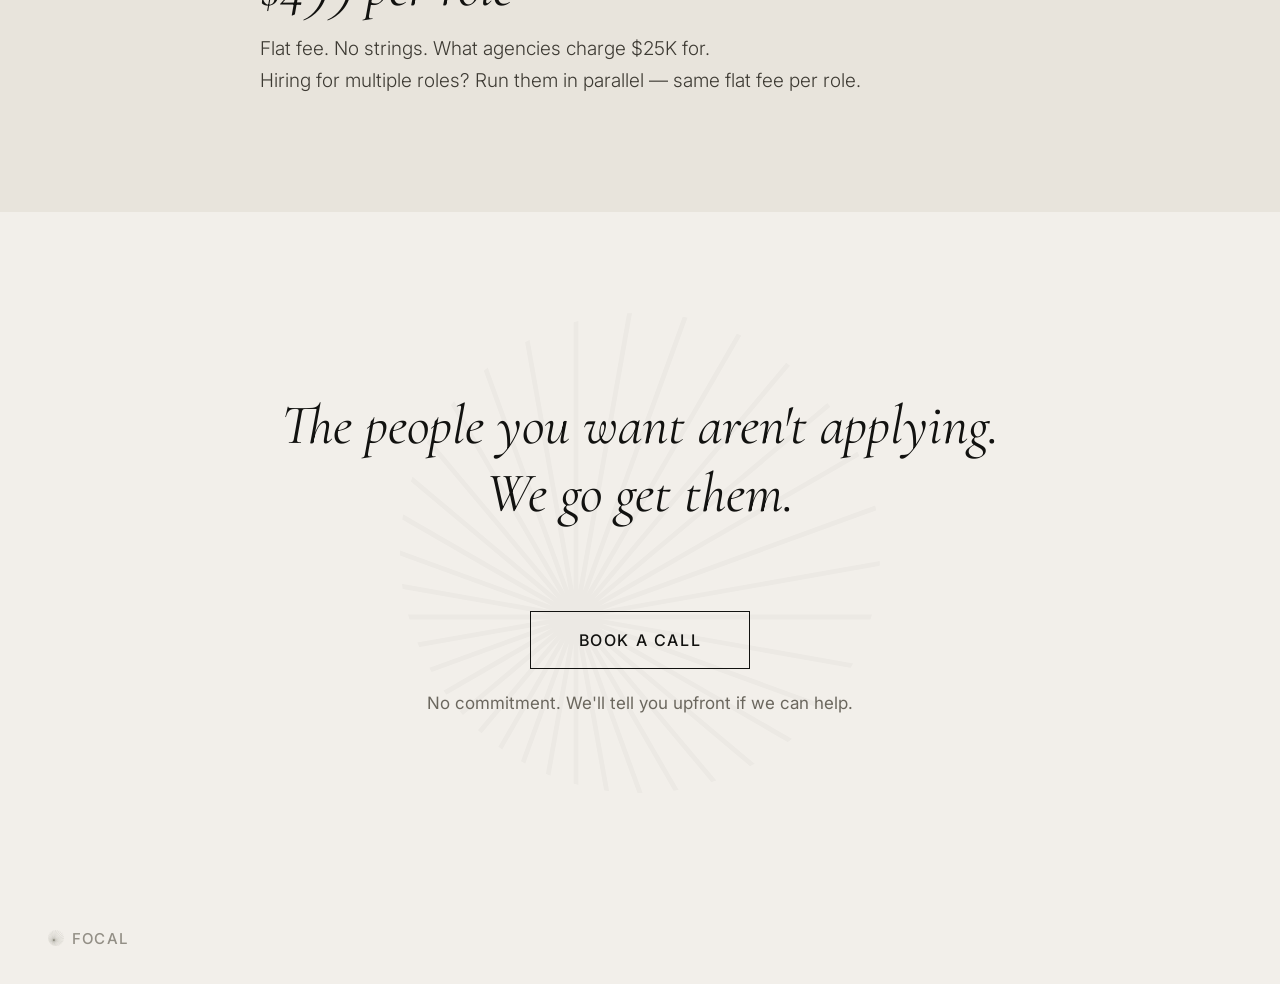
==== commit 17ae6484: "Update pricing information in hero section" ====
--- a/index.html
+++ b/index.html
@@ -459,7 +459,7 @@
       <p class="hero-sub">The best people aren't applying anywhere. Focal AI finds them, vets the fit, and gets them interested before you ever pick up the phone.</p>
       <div class="hero-cta-wrap">
         <a href="https://calendar.app.google/MP5biH2wiGyZADMc9" target="_blank" class="cta-btn">Book a call</a>
-        <span class="note" style="display:block;margin-top:20px;font-style:italic;color:var(--text-faint);">Not an agency. Priced like a job board at $499 per role.</span>
+        <span class="note" style="display:block;margin-top:20px;font-style:italic;color:var(--text-faint);">Not an agency. Priced like a job board at $899 per role.</span>
       </div>
     </div>
   </section>
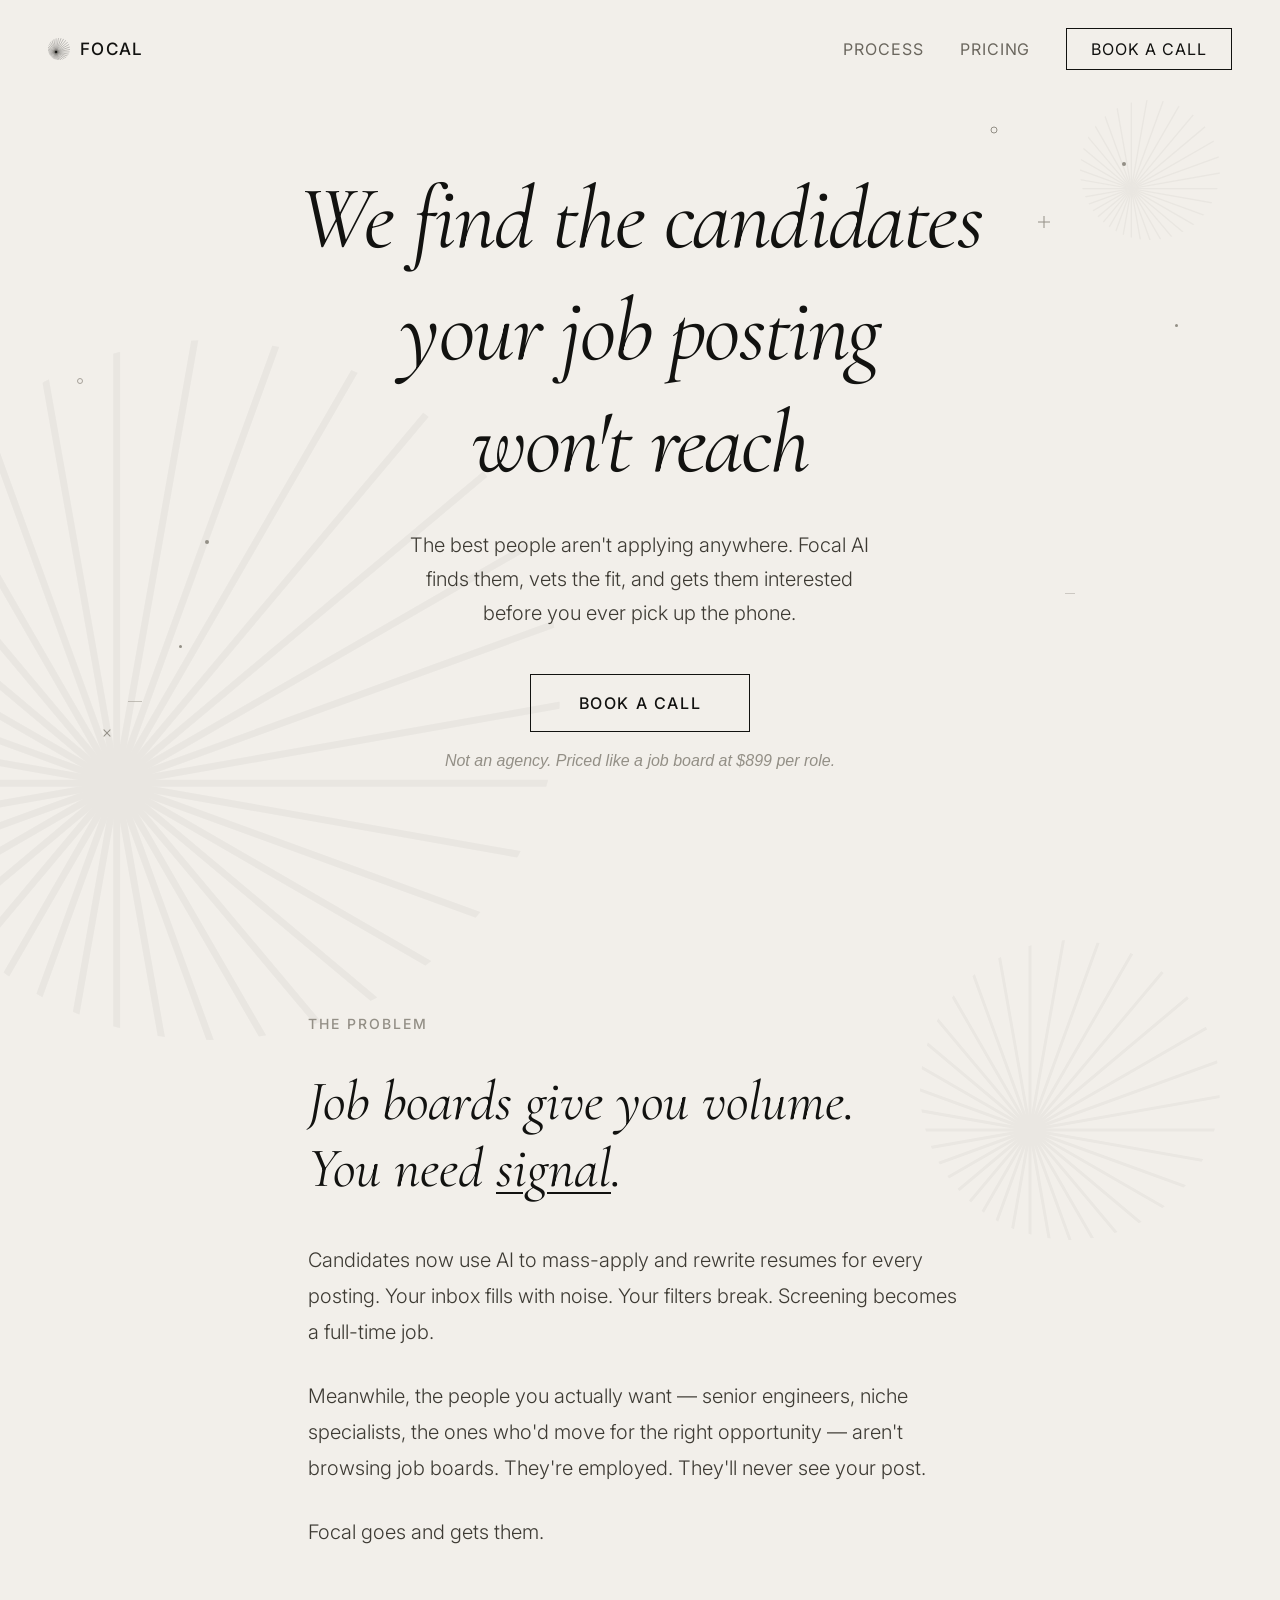
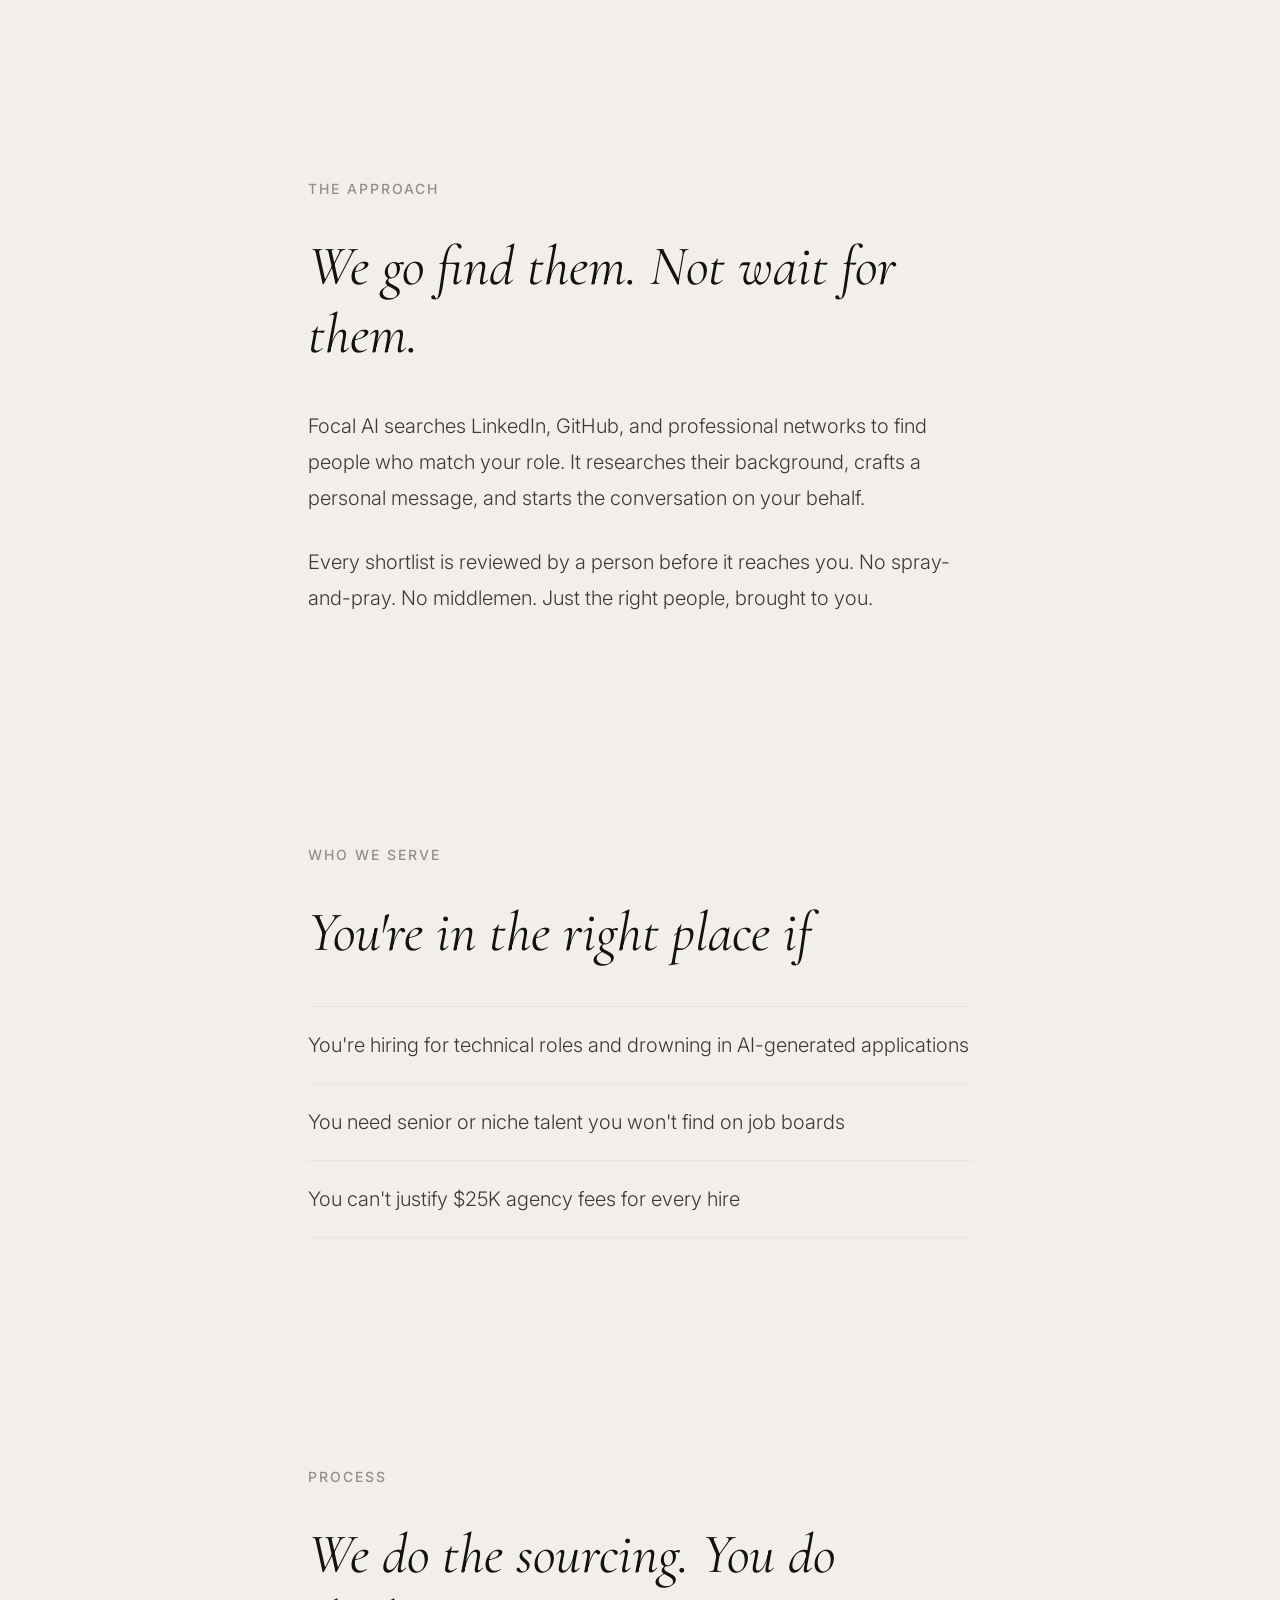
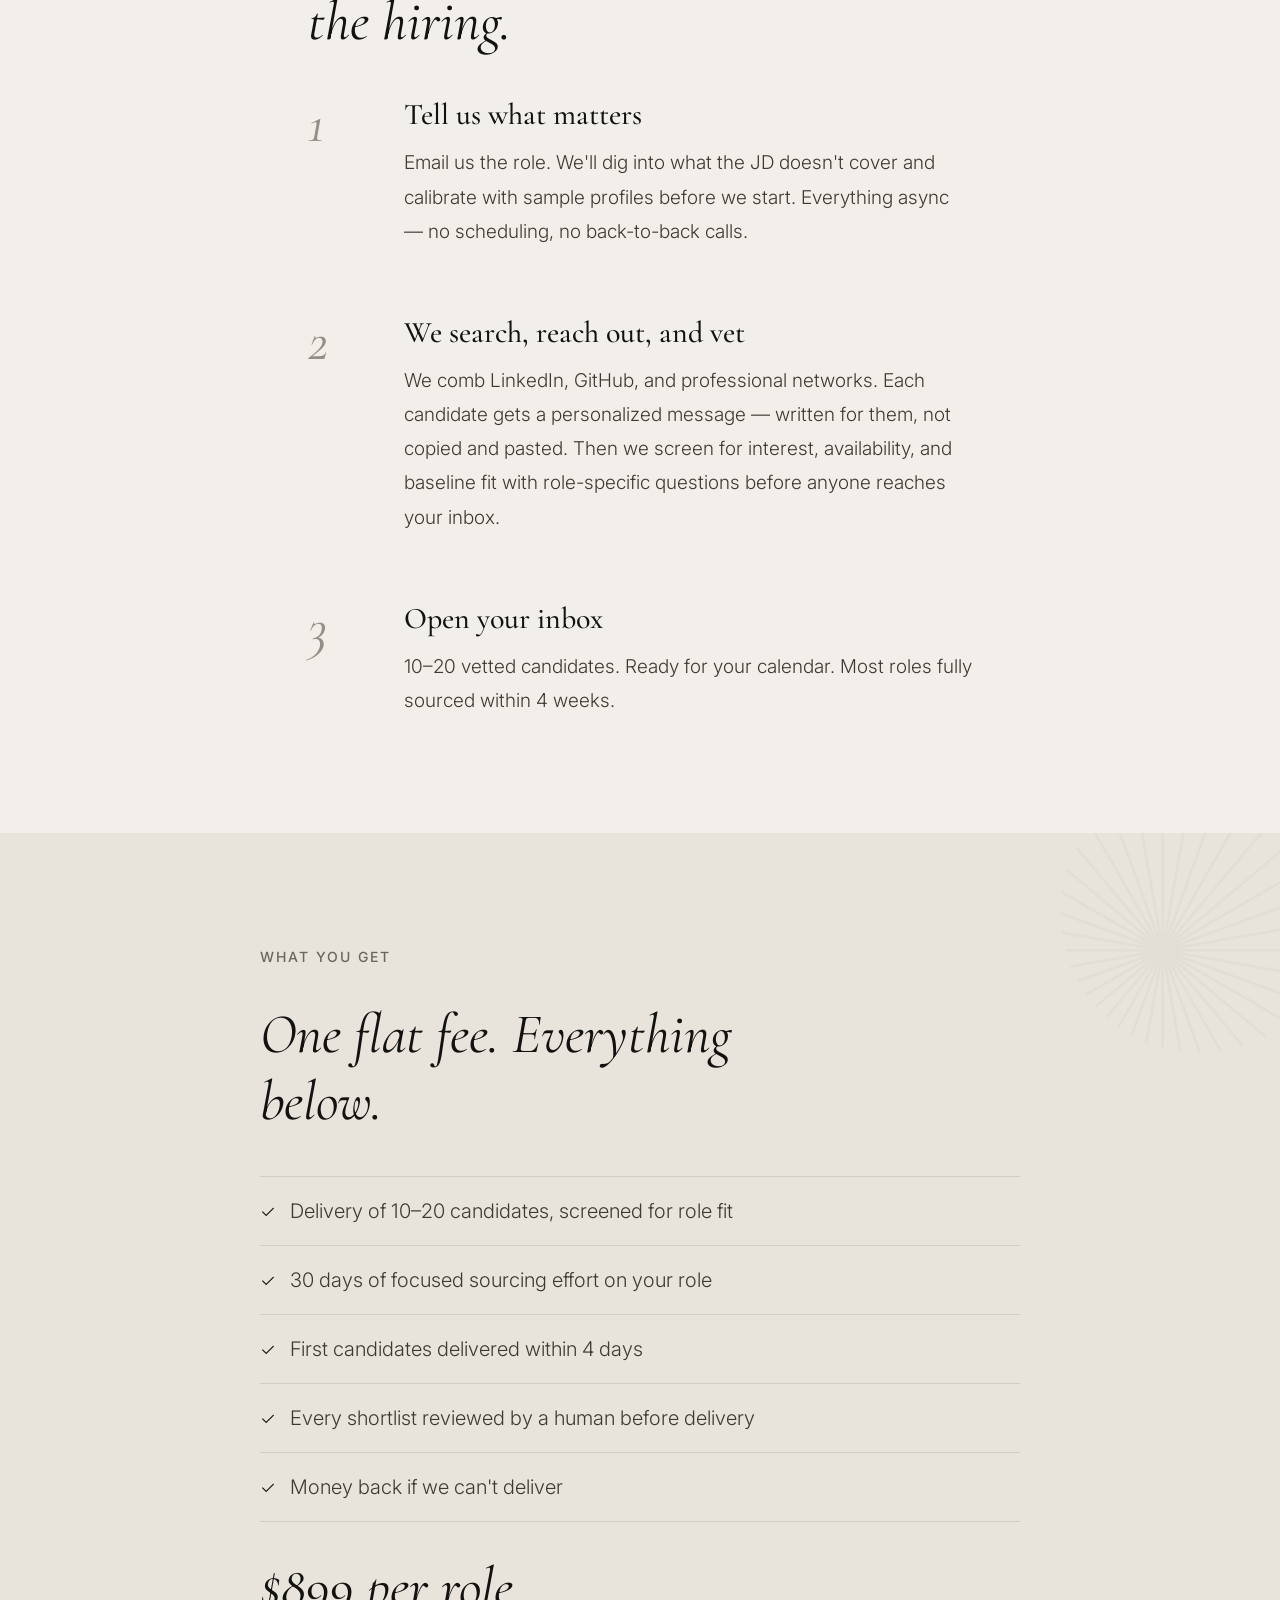
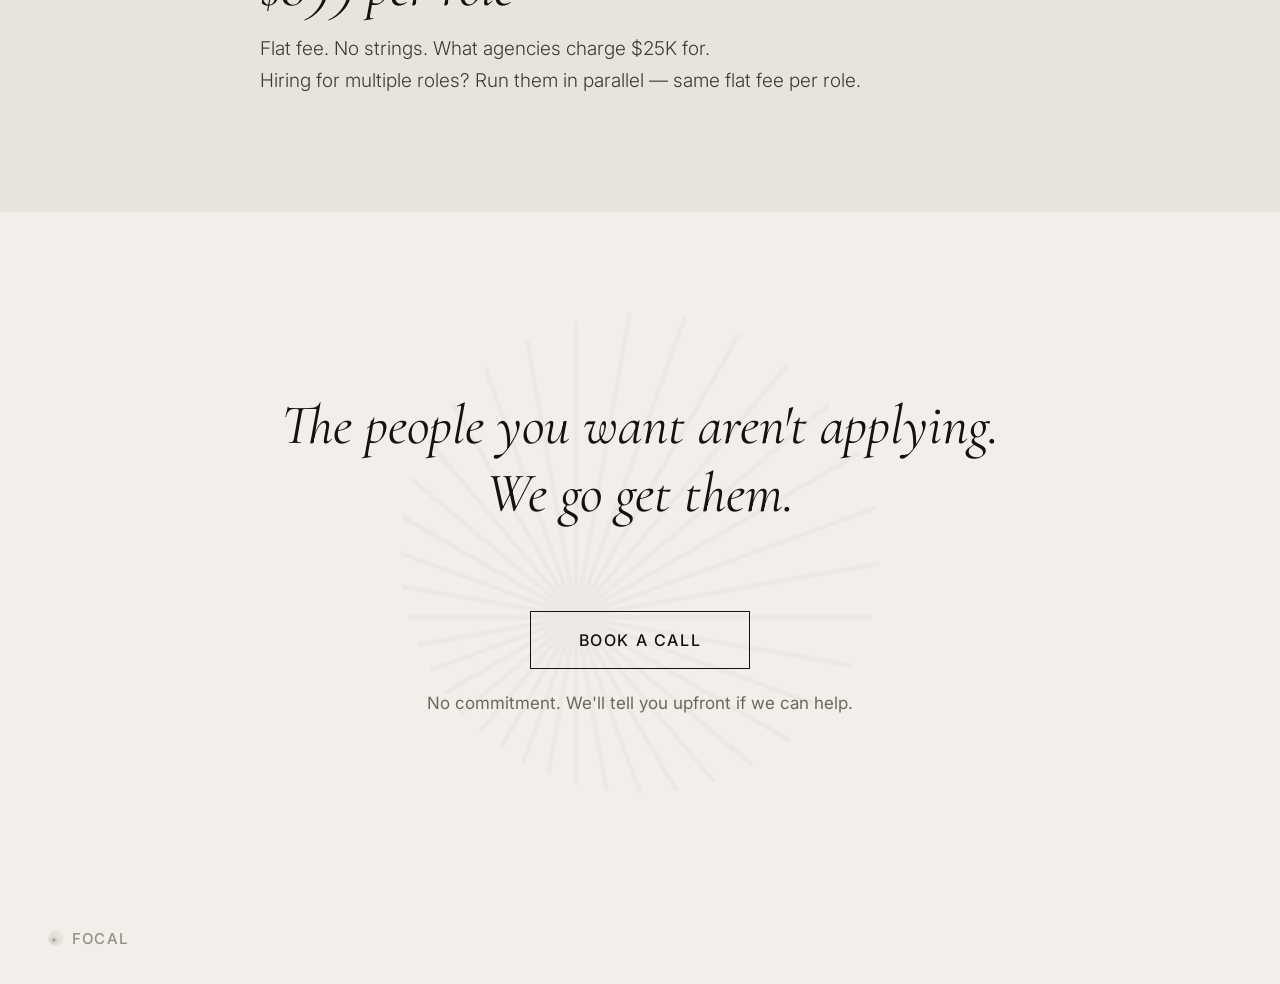
==== commit e3c4485c: "Update pricing from $499 to $899 per role" ====
--- a/index.html
+++ b/index.html
@@ -538,7 +538,7 @@
         <li class="animate-in delay-4">Money back if we can't deliver</li>
       </ul>
       <div class="pricing-line animate-in">
-        <div class="price">$499 per role</div>
+        <div class="price">$899 per role</div>
         <div class="price-detail">Flat fee. No strings. What agencies charge $25K for.<br>Hiring for multiple roles? Run them in parallel &mdash; same flat fee per role.</div>
       </div>
     </div>
